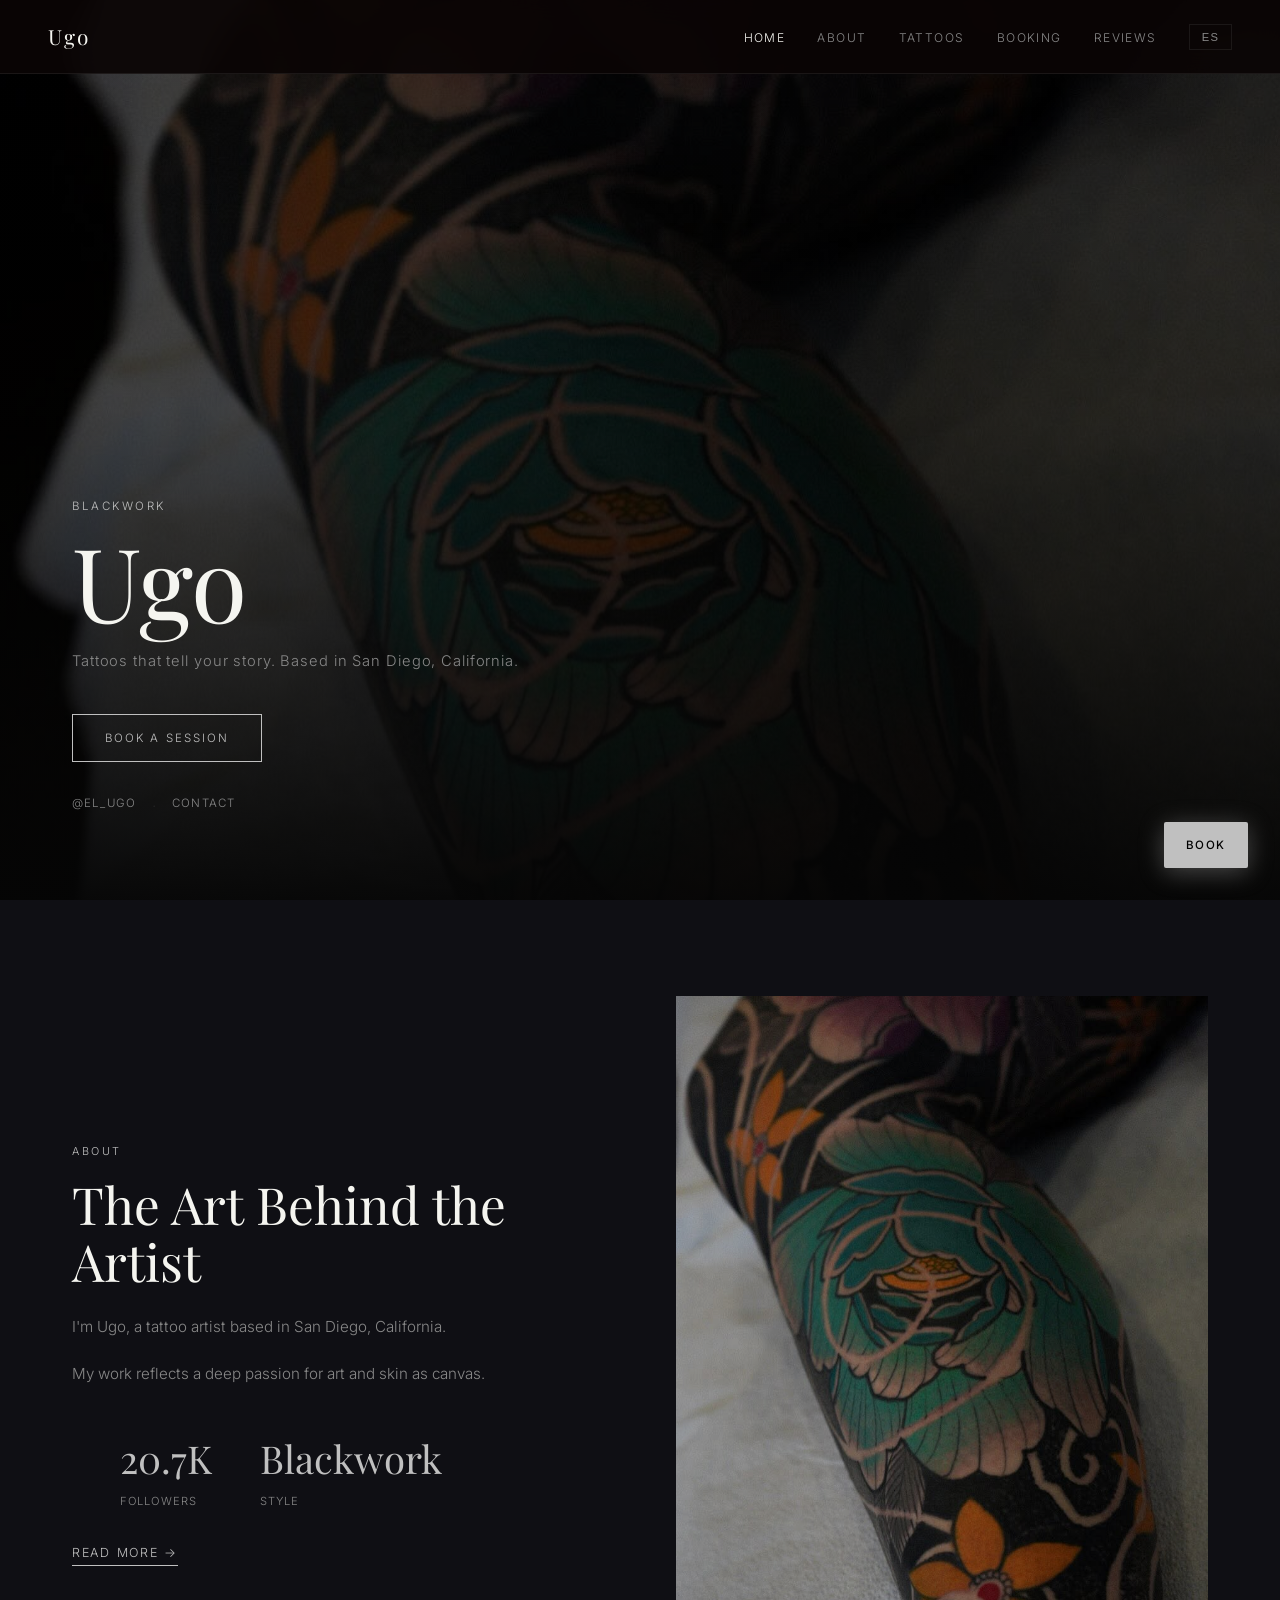
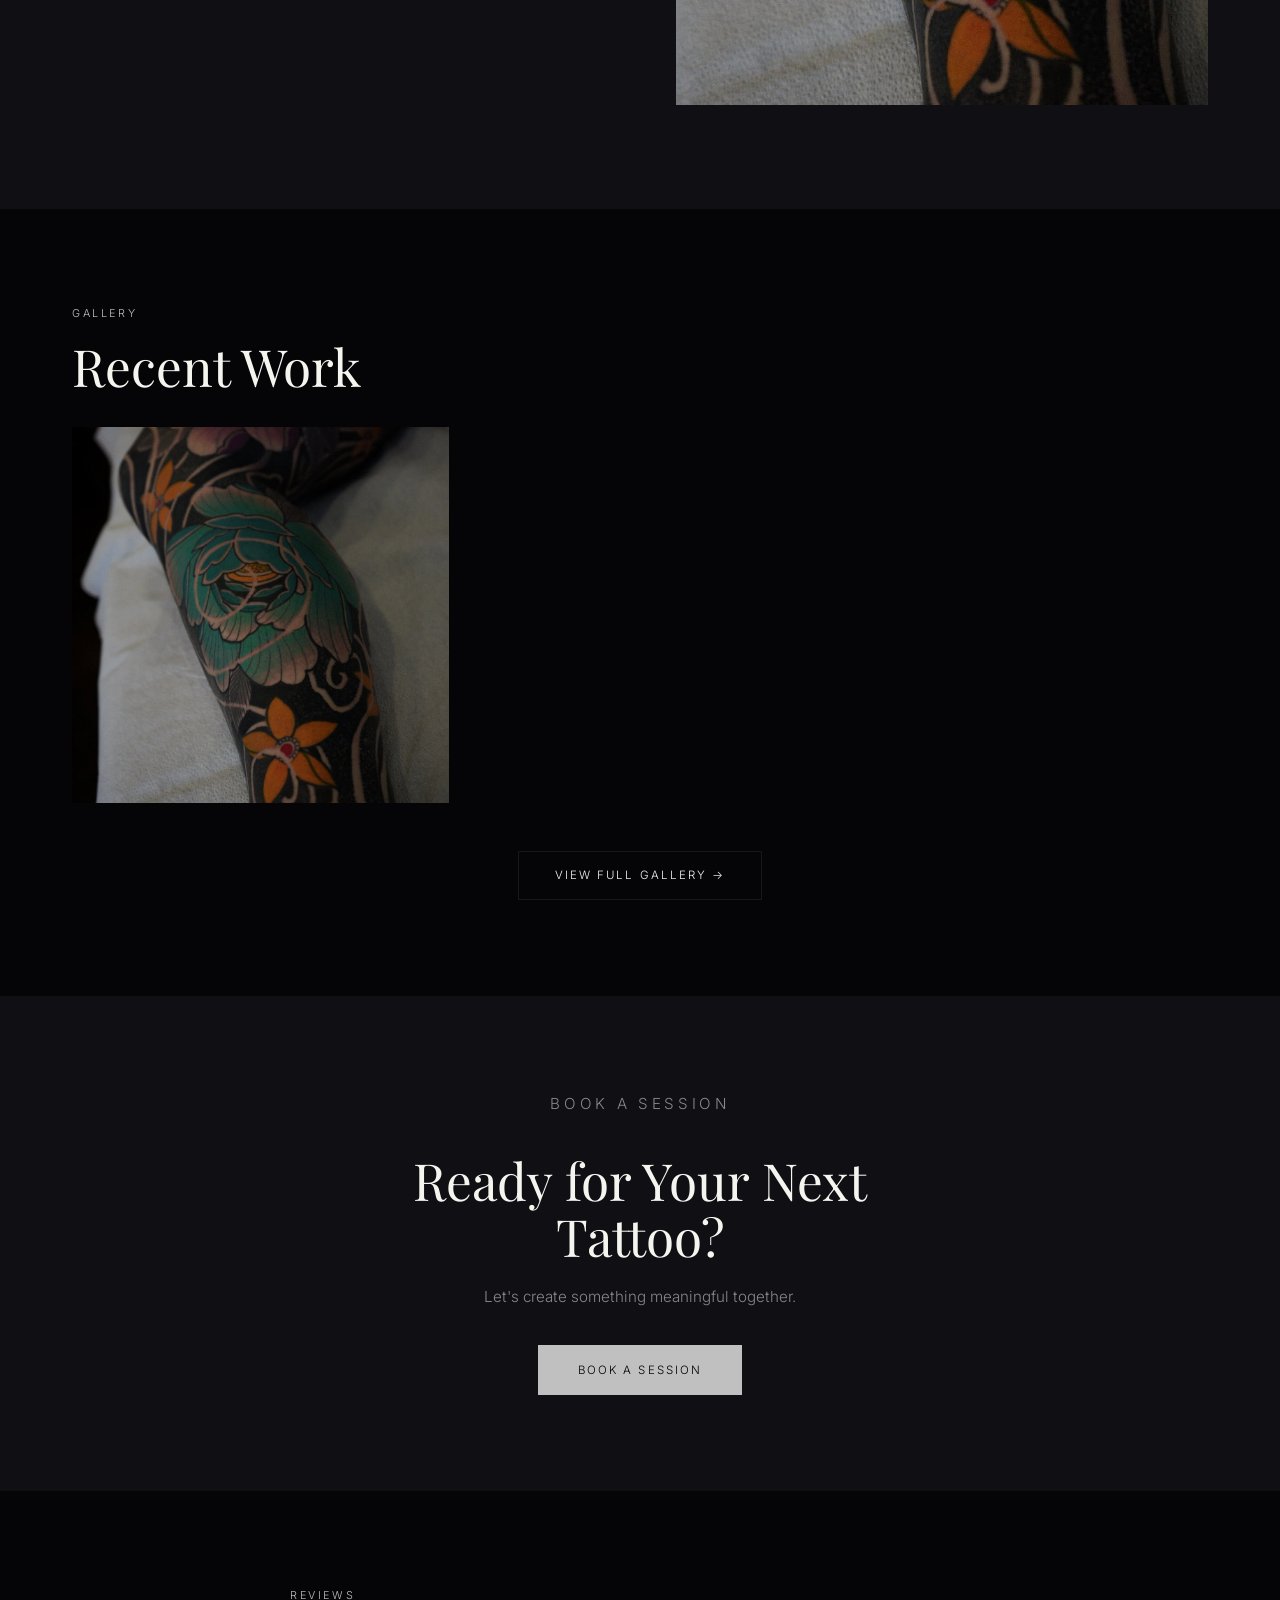
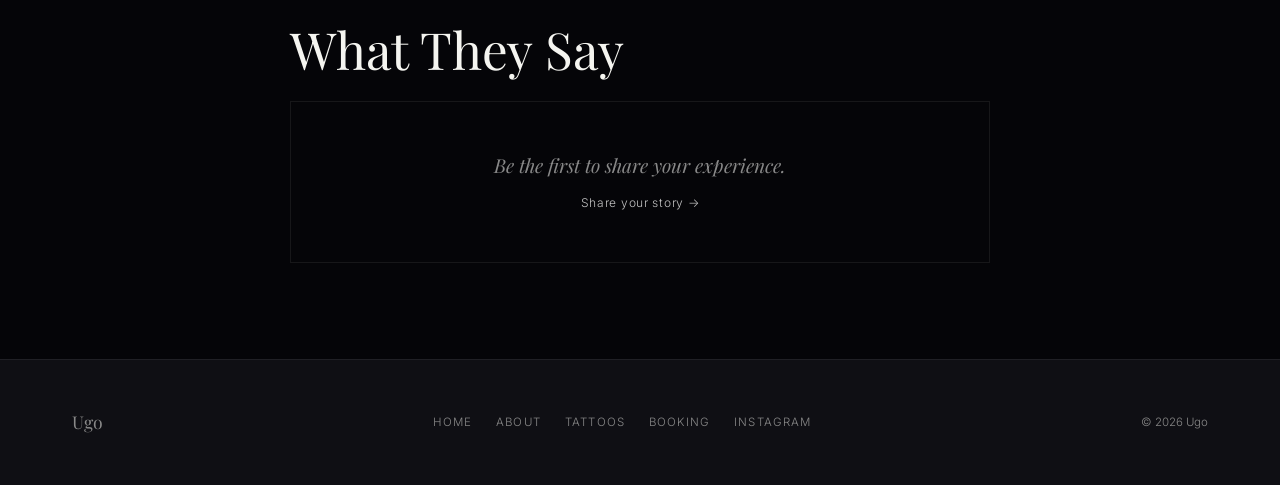
==== index.html @ fcd7eeb4 "Signature: deploy index.html" ====
<!DOCTYPE html>
<html lang="en">
<head>
  <meta charset="UTF-8">
  <meta name="viewport" content="width=device-width, initial-scale=1.0">
  <title>Ugo &#x2014; Tattoo Artist | San Diego, California</title>
  <meta name="description" content="Ugo is a tattoo artist based in San Diego, California specializing in Blackwork. Tattoos that tell your story. Based in San Diego, California.">
  <link rel="canonical" href="https://bayouwebstudio.github.io/el_ugo/">
  <meta property="og:title" content="Ugo &#x2014; Tattoo Artist">
  <meta property="og:description" content="Tattoos that tell your story. Based in San Diego, California.">
  <meta property="og:image" content="https://raw.githubusercontent.com/BayouWebStudio/el_ugo/main/img/1.jpg">
  <meta property="og:url" content="https://bayouwebstudio.github.io/el_ugo/">
  <meta property="og:type" content="website">
  <meta name="twitter:card" content="summary_large_image">
  <link rel="preconnect" href="https://fonts.googleapis.com">
  <link rel="preconnect" href="https://fonts.gstatic.com" crossorigin>
  <link href="https://fonts.googleapis.com/css2?family=Playfair+Display:wght@400;600;700&family=Inter:wght@300;400;500&display=swap" rel="stylesheet">
  <script type="application/ld+json">
  {
    "@context": "https://schema.org",
    "@type": "Person",
    "name": "Ugo",
    "jobTitle": "Tattoo Artist",
    "url": "https://bayouwebstudio.github.io/el_ugo/",
    "sameAs": ["https://www.instagram.com/el_ugo"],
    "address": { "@type": "PostalAddress", "addressLocality": "San Diego, California", "addressCountry": "US" }
  }
  </script>
  <style>
    
    :root {
      --black: #050508;
      --charcoal: #0f0f14;
      --gold: #C0C0C0;
      --white: #f5f5f0;
      --dim: #888;
      --border: rgba(255,255,255,0.07);
    }
    *, *::before, *::after { box-sizing: border-box; margin: 0; padding: 0; }
    html { scroll-behavior: smooth; }
    body {
      background: var(--black);
      color: var(--white);
      font-family: 'Inter', sans-serif;
      font-weight: 300;
      line-height: 1.6;
      overflow-x: hidden;
    }
    /* NAV */
    nav {
      position: fixed; top: 0; left: 0; right: 0; z-index: 100;
      display: flex; align-items: center; justify-content: space-between;
      padding: 20px 48px;
      background: rgba(10,5,5,0.92);
      backdrop-filter: blur(12px);
      border-bottom: 1px solid var(--border);
    }
    .nav-logo {
      font-family: 'Playfair Display', Georgia, serif;
      font-size: 1.3rem;
      font-weight: 400;
      letter-spacing: 0.1em;
      color: var(--white);
      text-decoration: none;
    }
    .nav-links { display: flex; gap: 32px; list-style: none; align-items: center; }
    .nav-links a {
      color: var(--dim);
      text-decoration: none;
      font-size: 0.75rem;
      letter-spacing: 0.12em;
      text-transform: uppercase;
      transition: color 0.2s;
    }
    .nav-links a:hover, .nav-links a.active { color: var(--white); }
    .lang-toggle {
      background: none;
      border: 1px solid var(--border);
      color: var(--dim);
      font-size: 0.7rem;
      letter-spacing: 0.1em;
      text-transform: uppercase;
      padding: 6px 12px;
      cursor: pointer;
      transition: all 0.2s;
    }
    .lang-toggle:hover { border-color: var(--gold); color: var(--gold); }
    .hamburger { display: none; background: none; border: none; cursor: pointer; padding: 4px; }
    .hamburger span { display: block; width: 22px; height: 1px; background: var(--white); margin: 5px 0; transition: all 0.3s; }
    .hamburger.open span:nth-child(1) { transform: rotate(45deg) translate(4px, 4px); }
    .hamburger.open span:nth-child(2) { opacity: 0; }
    .hamburger.open span:nth-child(3) { transform: rotate(-45deg) translate(4px, -4px); }
    .mobile-menu {
      display: none; position: fixed; top: 65px; left: 0; right: 0; z-index: 99;
      background: var(--charcoal); padding: 24px 48px; border-bottom: 1px solid var(--border);
    }
    .mobile-menu.open { display: block; }
    .mobile-menu a { display: block; color: var(--white); text-decoration: none; font-size: 0.85rem; letter-spacing: 0.1em; text-transform: uppercase; padding: 12px 0; border-bottom: 1px solid var(--border); }
    /* FLOATING BOOK */
    .book-float {
      position: fixed; bottom: 32px; right: 32px; z-index: 200;
      background: var(--gold); color: #000;
      font-family: 'Inter', sans-serif;
      font-size: 0.72rem; font-weight: 500; letter-spacing: 0.14em; text-transform: uppercase;
      text-decoration: none; padding: 14px 22px; border-radius: 2px;
      box-shadow: 0 4px 24px rgba(192,192,192,0.35);
      transition: transform 0.2s, box-shadow 0.2s;
    }
    .book-float:hover { transform: translateY(-2px); box-shadow: 0 8px 32px rgba(192,192,192,0.5); }
    /* FADE-UP ANIMATIONS */
    .fade-up { opacity: 0; transform: translateY(28px); transition: opacity 0.7s ease, transform 0.7s ease; }
    .fade-up.visible { opacity: 1; transform: translateY(0); }
    /* FOOTER */
    footer {
      background: var(--charcoal); padding: 48px 72px;
      border-top: 1px solid var(--border);
      display: flex; justify-content: space-between; align-items: center;
    }
    .footer-logo { font-family: 'Playfair Display', Georgia, serif; font-size: 1.1rem; color: var(--dim); }
    .footer-links { display: flex; gap: 24px; }
    .footer-links a { color: var(--dim); text-decoration: none; font-size: 0.72rem; letter-spacing: 0.1em; text-transform: uppercase; transition: color 0.2s; }
    .footer-links a:hover { color: var(--white); }
    .footer-copy { color: var(--dim); font-size: 0.72rem; }
    /* SHARED */
    .section-label { font-size: 0.68rem; letter-spacing: 0.24em; text-transform: uppercase; color: var(--gold); margin-bottom: 16px; }
    h2 {
      font-family: 'Playfair Display', Georgia, serif;
      font-size: clamp(2rem, 4vw, 3.2rem);
      font-weight: 400; line-height: 1.1; margin-bottom: 24px;
    }
    .btn-gold {
      display: inline-block; background: var(--gold); color: #000;
      text-decoration: none; font-size: 0.72rem; letter-spacing: 0.18em;
      text-transform: uppercase; padding: 16px 40px;
      transition: opacity 0.2s;
    }
    .btn-gold:hover { opacity: 0.88; }
    .btn-outline {
      display: inline-block; border: 1px solid var(--border); color: var(--white);
      text-decoration: none; font-size: 0.72rem; letter-spacing: 0.18em;
      text-transform: uppercase; padding: 14px 36px;
      transition: border-color 0.2s, color 0.2s;
    }
    .btn-outline:hover { border-color: var(--gold); color: var(--gold); }
    /* MOBILE */
    @media (max-width: 900px) {
      nav { padding: 18px 24px; } .nav-links { display: none; } .hamburger { display: block; }
      footer { flex-direction: column; gap: 24px; padding: 40px 24px; text-align: center; }
    }
    @media (max-width: 600px) {
      footer { padding: 32px 20px; }
    }
  
    /* HERO */
    .hero {
      min-height: 100vh; display: flex; align-items: flex-end;
      padding: 0 72px 80px; position: relative; overflow: hidden;
    }
    .hero-bg {
      position: absolute; inset: 0;
      background-image: url('img/1.jpg');
      background-size: cover; background-position: center top;
      filter: brightness(0.42); transform: scale(1.02);
    }
    .hero-gradient {
      position: absolute; inset: 0;
      background: linear-gradient(to top, rgba(5,5,5,0.95) 0%, rgba(5,5,5,0.15) 55%, transparent 100%);
    }
    .hero-content { position: relative; z-index: 2; max-width: 700px; }
    .hero-eyebrow { font-size: 0.72rem; letter-spacing: 0.22em; text-transform: uppercase; color: var(--gold); margin-bottom: 16px; }
    h1 {
      font-family: 'Playfair Display', Georgia, serif;
      font-size: clamp(3.5rem, 8vw, 7rem);
      font-weight: 300; line-height: 0.95; letter-spacing: -0.01em; margin-bottom: 20px;
    }
    .hero-sub { font-size: 0.92rem; color: var(--dim); letter-spacing: 0.06em; margin-bottom: 40px; max-width: 480px; line-height: 1.7; }
    .hero-cta {
      display: inline-block; border: 1px solid var(--gold); color: var(--gold);
      text-decoration: none; font-size: 0.72rem; letter-spacing: 0.18em;
      text-transform: uppercase; padding: 14px 32px; transition: background 0.2s, color 0.2s;
    }
    .hero-cta:hover { background: var(--gold); color: #000; }
    .social-row { display: flex; gap: 16px; margin-top: 32px; }
    .social-row a { color: var(--dim); font-size: 0.72rem; letter-spacing: 0.1em; text-transform: uppercase; text-decoration: none; transition: color 0.2s; }
    .social-row a:hover { color: var(--gold); }
    /* ABOUT PREVIEW */
    .about-preview { background: var(--charcoal); padding: 96px 72px; }
    .about-grid { display: grid; grid-template-columns: 1fr 1fr; gap: 72px; align-items: center; max-width: 1200px; margin: 0 auto; }
    .about-text p { color: var(--dim); line-height: 1.8; margin-bottom: 20px; font-size: 0.95rem; }
    .about-img { width: 100%; aspect-ratio: 3/4; object-fit: cover; filter: brightness(0.85); transition: filter 0.3s; }
    .about-img:hover { filter: brightness(1); }
    .stats-row { display: flex; gap: 48px; margin-top: 40px; }
    .stat-num { font-family: 'Playfair Display', Georgia, serif; font-size: 2.4rem; font-weight: 300; color: var(--gold); }
    .stat-label { font-size: 0.7rem; color: var(--dim); letter-spacing: 0.1em; text-transform: uppercase; margin-top: 4px; }
    .about-link { display: inline-block; margin-top: 32px; color: var(--gold); text-decoration: none; font-size: 0.78rem; letter-spacing: 0.14em; text-transform: uppercase; border-bottom: 1px solid var(--gold); padding-bottom: 2px; transition: opacity 0.2s; }
    .about-link:hover { opacity: 0.7; }
    /* GALLERY PREVIEW */
    .gallery-section { padding: 96px 72px; background: var(--black); }
    .gallery-grid { display: grid; grid-template-columns: repeat(3, 1fr); gap: 3px; max-width: 1200px; margin: 0 auto 48px; }
    .gallery-item { aspect-ratio: 1; overflow: hidden; }
    .gallery-item img { width: 100%; height: 100%; object-fit: cover; filter: brightness(0.85); transition: filter 0.4s, transform 0.4s; display: block; }
    .gallery-item:hover img { filter: brightness(1); transform: scale(1.04); }
    .gallery-cta-wrap { text-align: center; }
    /* BOOKING PREVIEW */
    .booking-preview { background: var(--charcoal); padding: 96px 72px; text-align: center; }
    .booking-preview h2 { max-width: 560px; margin: 0 auto 20px; }
    .booking-preview p { color: var(--dim); max-width: 480px; margin: 0 auto 36px; font-size: 0.95rem; }
    /* TESTIMONIALS PREVIEW */
    .testimonials-preview { padding: 96px 72px; background: var(--black); }
    .testimonials-preview .inner { max-width: 700px; margin: 0 auto; }
    .testimonial-placeholder { border: 1px solid var(--border); padding: 48px; text-align: center; }
    .testimonial-placeholder p { font-family: 'Playfair Display', Georgia, serif; font-size: 1.2rem; font-style: italic; color: var(--dim); margin-bottom: 8px; }
    .testimonial-placeholder small { color: var(--dim); font-size: 0.75rem; letter-spacing: 0.06em; }
    /* MOBILE */
    @media (max-width: 900px) {
      .hero { padding: 0 24px 60px; }
      .about-preview, .gallery-section, .booking-preview, .testimonials-preview { padding: 72px 24px; }
      .about-grid { grid-template-columns: 1fr; gap: 40px; }
      .gallery-grid { grid-template-columns: repeat(2, 1fr); }
      .stats-row { gap: 28px; }
      h1 { font-size: clamp(3rem, 10vw, 6rem); }
    }
    @media (max-width: 480px) {
      .gallery-grid { grid-template-columns: 1fr; }
    }
  </style>
</head>
<body>
  
  <nav>
    <a href="./index.html" class="nav-logo">Ugo</a>
    <ul class="nav-links">
      <li><a href="./index.html" class="active"
        data-en="Home" data-es="Home">Home</a></li>
      <li><a href="./about.html" 
        data-en="About" data-es="Sobre M&#xed;">About</a></li>
      <li><a href="./tattoos.html" 
        data-en="Tattoos" data-es="Tatuajes">Tattoos</a></li>
      <li><a href="./booking.html" 
        data-en="Booking" data-es="Reservaciones">Booking</a></li>
      <li><a href="./testimonials.html" 
        data-en="Reviews" data-es="Testimonios">Reviews</a></li>
      <li><button class="lang-toggle" onclick="toggleLang()">ES</button></li>
    </ul>
    <button class="hamburger" aria-label="Menu" onclick="this.classList.toggle('open');document.querySelector('.mobile-menu').classList.toggle('open')">
      <span></span><span></span><span></span>
    </button>
  </nav>
  <div class="mobile-menu">
    <a href="./index.html" data-en="Home" data-es="Inicio">Home</a>
    <a href="./about.html" data-en="About" data-es="Sobre M&#xed;">About</a>
    <a href="./tattoos.html" data-en="Tattoos" data-es="Tatuajes">Tattoos</a>
    <a href="./booking.html" data-en="Booking" data-es="Reservaciones">Booking</a>
    <a href="./testimonials.html" data-en="Reviews" data-es="Testimonios">Reviews</a>
  </div>
  <a href="./booking.html" class="book-float">Book</a>

  <!-- HERO -->
  <section class="hero">
    <div class="hero-bg"></div>
    <div class="hero-gradient"></div>
    <div class="hero-content">
      <p class="hero-eyebrow fade-up" data-en="Blackwork" data-es="Blackwork">Blackwork &#xb7; San Diego, California, US</p>
      <h1 class="fade-up" data-en="Ugo" data-es="Ugo">Ugo</h1>
      <p class="hero-sub fade-up" data-en="Tattoos that tell your story. Based in San Diego, California." data-es="Tattoos that tell your story. Based in San Diego, California.">Tattoos that tell your story. Based in San Diego, California.</p>
      <a href="./booking.html" class="hero-cta fade-up" data-en="Book a Session" data-es="Book a Session">Book a Session</a>
      <div class="social-row fade-up">
        <a href="https://www.instagram.com/el_ugo" target="_blank" rel="noopener">@el_ugo</a>
        <span style="color:var(--border)">&#xb7;</span>
        <a href="https://www.instagram.com/el_ugo">Contact</a>
      </div>
    </div>
  </section>

  <!-- ABOUT PREVIEW -->
  <section class="about-preview">
    <div class="about-grid">
      <div>
        <p class="section-label fade-up" data-en="About" data-es="Sobre M&#xed;">About</p>
        <h2 class="fade-up">The Art Behind the Artist</h2>
        <div class="about-text">
          <p class="fade-up">I'm Ugo, a tattoo artist based in San Diego, California.</p>
          <p class="fade-up">My work reflects a deep passion for art and skin as canvas.</p>
        </div>
        <div class="stats-row fade-up">
          <div class="stat-item">
            
          </div>
          <div class="stat-item">
            <div class="stat-num">20.7K</div>
            <div class="stat-label" data-en="Followers" data-es="Seguidores">Followers</div>
          </div>
          <div class="stat-item">
            <div class="stat-num">Blackwork</div>
            <div class="stat-label" data-en="Style" data-es="Estilo">Style</div>
          </div>
        </div>
        <a href="./about.html" class="about-link fade-up" data-en="Read More &#x2192;" data-es="Leer M&#xe1;s &#x2192;">Read More &#x2192;</a>
      </div>
      <div>
        <img src="img/1.jpg" alt="Ugo" class="about-img fade-up">
      </div>
    </div>
  </section>

  <!-- GALLERY PREVIEW -->
  <section class="gallery-section">
    <div style="max-width:1200px;margin:0 auto 32px;">
      <p class="section-label fade-up" data-en="Gallery" data-es="Galer&#xed;a">Gallery</p>
      <h2 class="fade-up">Recent Work</h2>
    </div>
    <div class="gallery-grid">
      <div class="gallery-item"><img src="img/1.jpg" alt="Ugo tattoo" loading="lazy"></div>
    </div>
    <div class="gallery-cta-wrap fade-up">
      <a href="./tattoos.html" class="btn-outline" data-en="View Full Gallery &#x2192;" data-es="Ver Galer&#xed;a Completa &#x2192;">View Full Gallery &#x2192;</a>
    </div>
  </section>

  <!-- BOOKING CTA -->
  <section class="booking-preview">
    <p class="section-label fade-up" data-en="Book a Session" data-es="Reserva tu Sesi&#xf3;n">Book a Session</p>
    <h2 class="fade-up">Ready for Your Next Tattoo?</h2>
    <p class="fade-up" data-en="Let's create something meaningful together." data-es="Creemos algo significativo juntos.">Let's create something meaningful together.</p>
    <a href="./booking.html" class="btn-gold fade-up" data-en="Book a Session" data-es="Reservar Sesi&#xf3;n">Book a Session</a>
  </section>

  <!-- TESTIMONIALS PREVIEW -->
  <section class="testimonials-preview">
    <div class="inner">
      <p class="section-label fade-up" data-en="Reviews" data-es="Testimonios">Reviews</p>
      <h2 class="fade-up">What They Say</h2>
      <div class="testimonial-placeholder fade-up">
        <p data-en="Be the first to share your experience." data-es="S&#xe9; el primero en compartir tu experiencia.">Be the first to share your experience.</p>
        <small><a href="./testimonials.html" style="color:var(--gold);text-decoration:none;" data-en="Share your story &#x2192;" data-es="Comparte tu historia &#x2192;">Share your story &#x2192;</a></small>
      </div>
    </div>
  </section>

  
  <footer>
    <div class="footer-logo">Ugo</div>
    <div class="footer-links">
      <a href="./index.html">Home</a>
      <a href="./about.html">About</a>
      <a href="./tattoos.html">Tattoos</a>
      <a href="./booking.html">Booking</a>
      <a href="https://www.instagram.com/el_ugo" target="_blank" rel="noopener">Instagram</a>
      
    </div>
    <div class="footer-copy">&#xa9; 2026 Ugo</div>
  </footer>
  
  <script>
    const LANG = { default: 'en', current: 'en' };
    function toggleLang() {
      LANG.current = LANG.current === 'es' ? 'en' : 'es';
      document.querySelectorAll('[data-es][data-en]').forEach(el => {
        el.textContent = el.getAttribute('data-' + LANG.current) || el.textContent;
      });
      document.querySelectorAll('[data-es-href][data-en-href]').forEach(el => {
        el.setAttribute('href', el.getAttribute('data-' + LANG.current + '-href') || el.getAttribute('href'));
      });
    }
    // Apply language on page load
    document.addEventListener('DOMContentLoaded', function() {
      document.querySelectorAll('[data-es][data-en]').forEach(el => {
        el.textContent = el.getAttribute('data-' + LANG.current) || el.textContent;
      });
    });

    // Fade-up on scroll
    const obs = new IntersectionObserver((entries) => {
      entries.forEach(e => { if (e.isIntersecting) { e.target.classList.add('visible'); obs.unobserve(e.target); } });
    }, { threshold: 0.12 });
    document.querySelectorAll('.fade-up').forEach(el => obs.observe(el));
  </script>
</body>
</html>
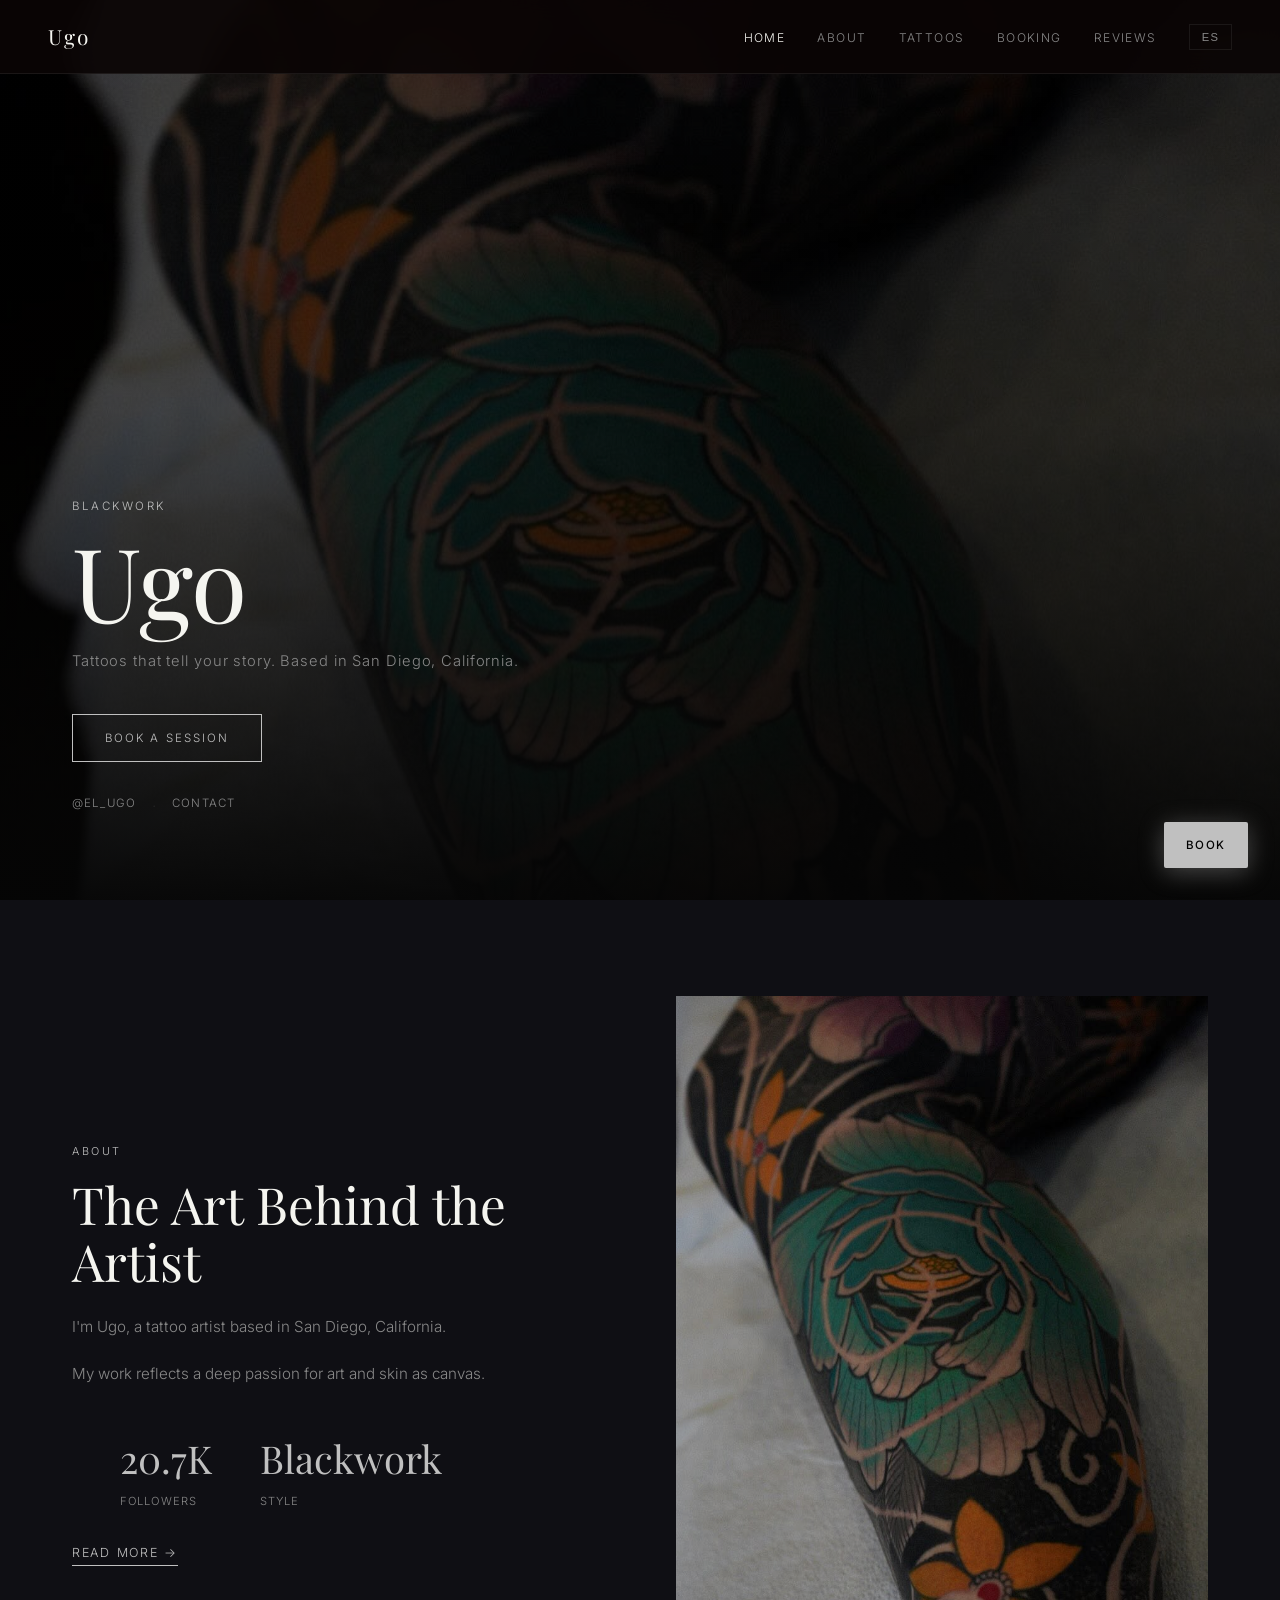
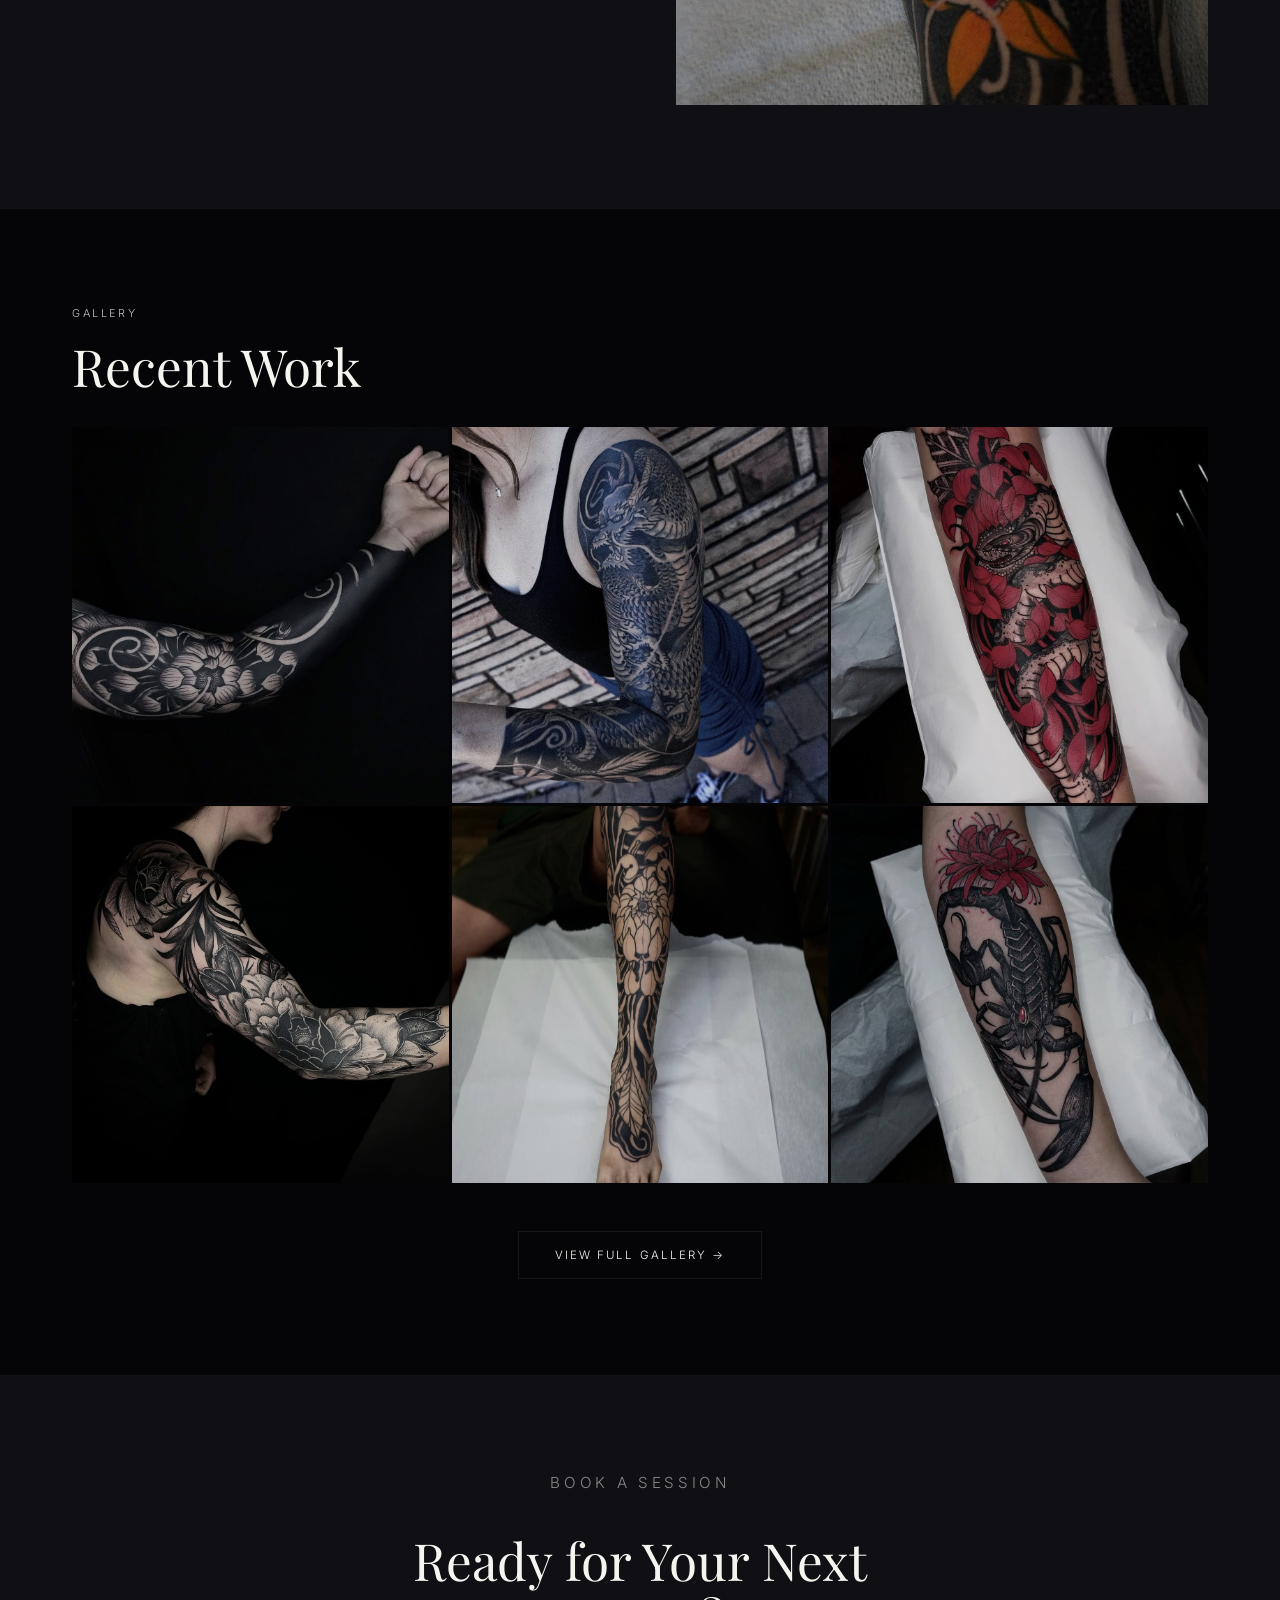
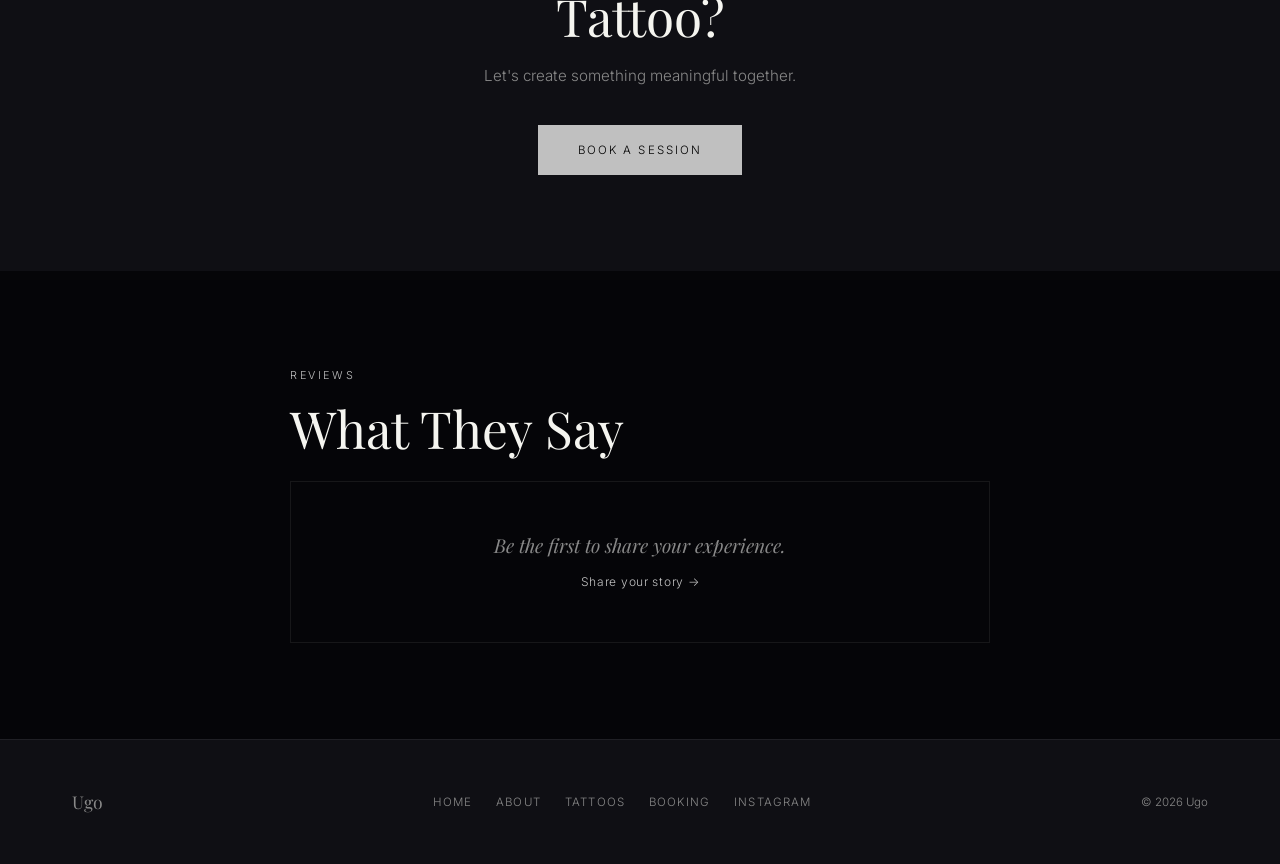
==== commit 971c0909: "Add 15 clean tattoo photos, fix gallery" ====
--- a/index.html
+++ b/index.html
@@ -310,7 +310,13 @@
       <h2 class="fade-up">Recent Work</h2>
     </div>
     <div class="gallery-grid">
-      <div class="gallery-item"><img src="img/1.jpg" alt="Ugo tattoo" loading="lazy"></div>
+      <div class="gallery-item fade-up"><img src="img/tattoo_1.jpg" alt="Ugo tattoo" loading="lazy"></div>
+      <div class="gallery-item fade-up"><img src="img/tattoo_2.jpg" alt="Ugo tattoo" loading="lazy"></div>
+      <div class="gallery-item fade-up"><img src="img/tattoo_3.jpg" alt="Ugo tattoo" loading="lazy"></div>
+      <div class="gallery-item fade-up"><img src="img/tattoo_4.jpg" alt="Ugo tattoo" loading="lazy"></div>
+      <div class="gallery-item fade-up"><img src="img/tattoo_5.jpg" alt="Ugo tattoo" loading="lazy"></div>
+      <div class="gallery-item fade-up"><img src="img/tattoo_6.jpg" alt="Ugo tattoo" loading="lazy"></div>
+    </div>
     </div>
     <div class="gallery-cta-wrap fade-up">
       <a href="./tattoos.html" class="btn-outline" data-en="View Full Gallery &#x2192;" data-es="Ver Galer&#xed;a Completa &#x2192;">View Full Gallery &#x2192;</a>
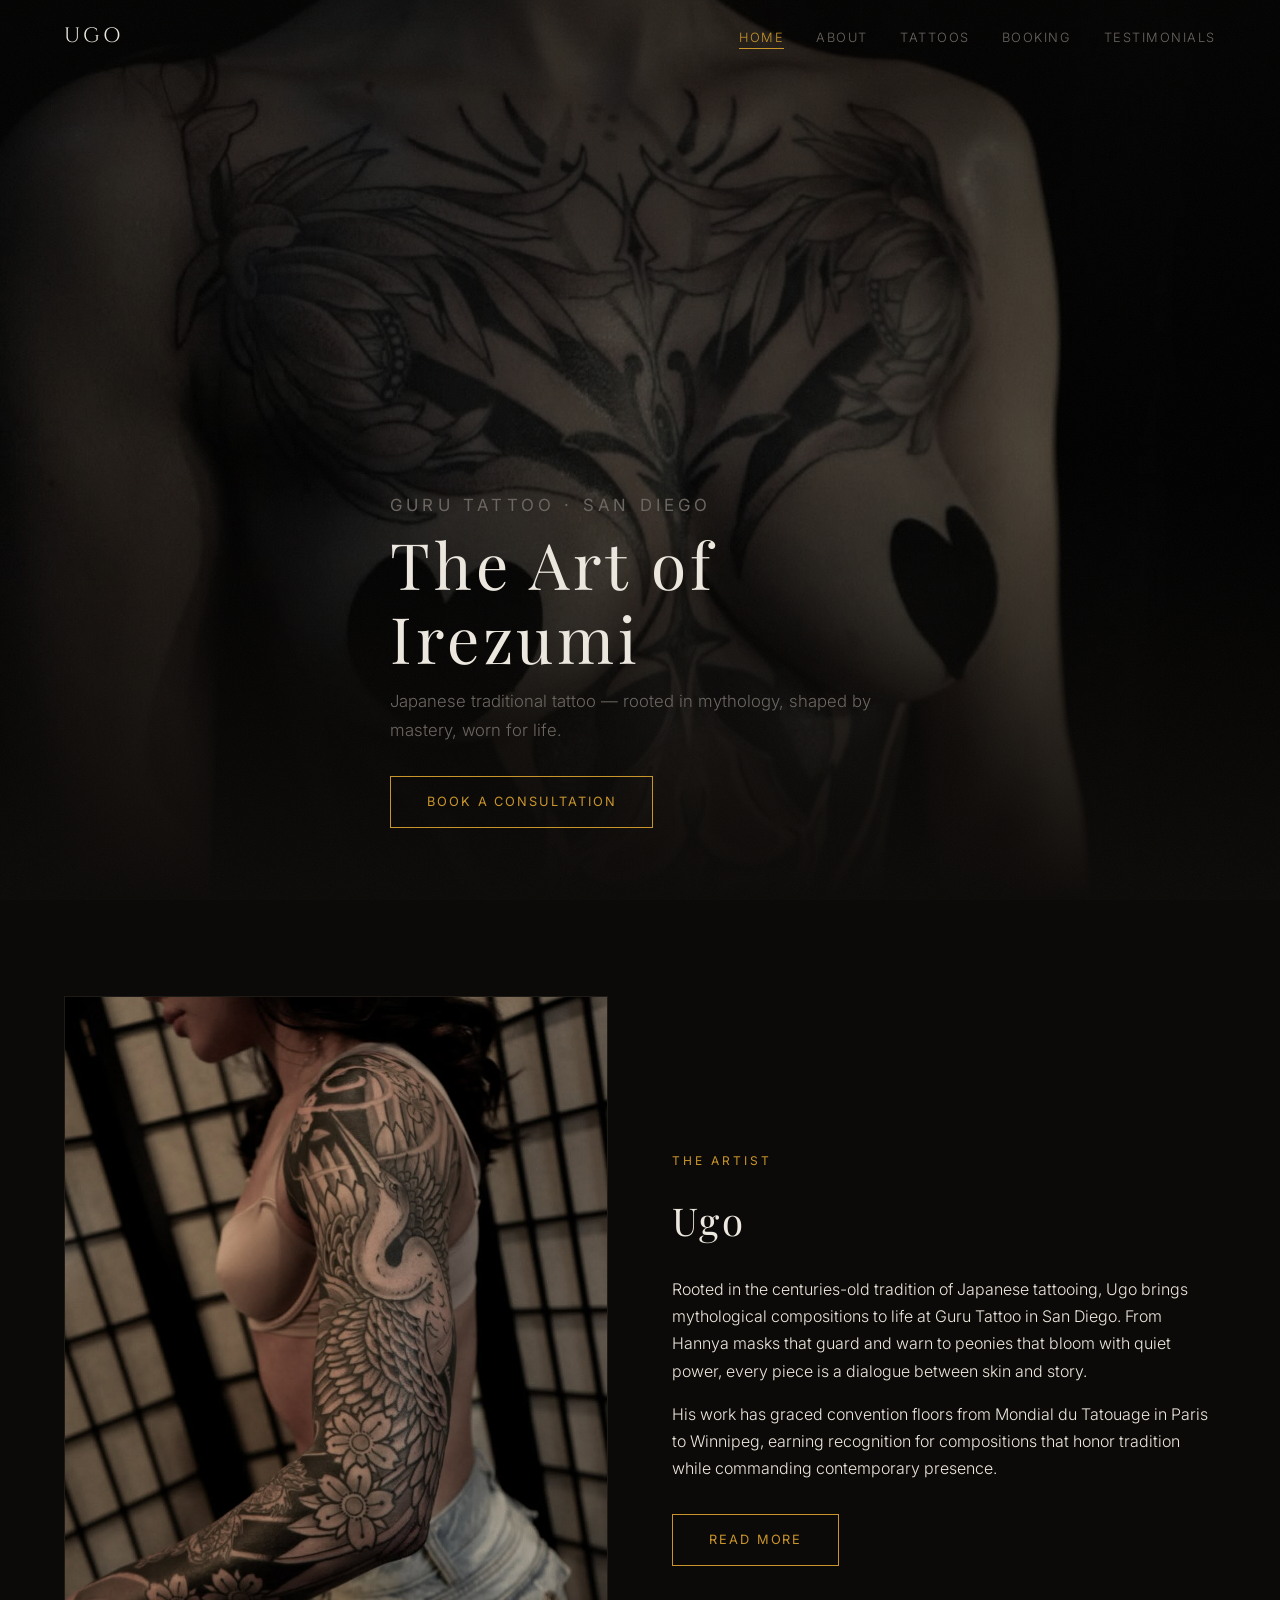
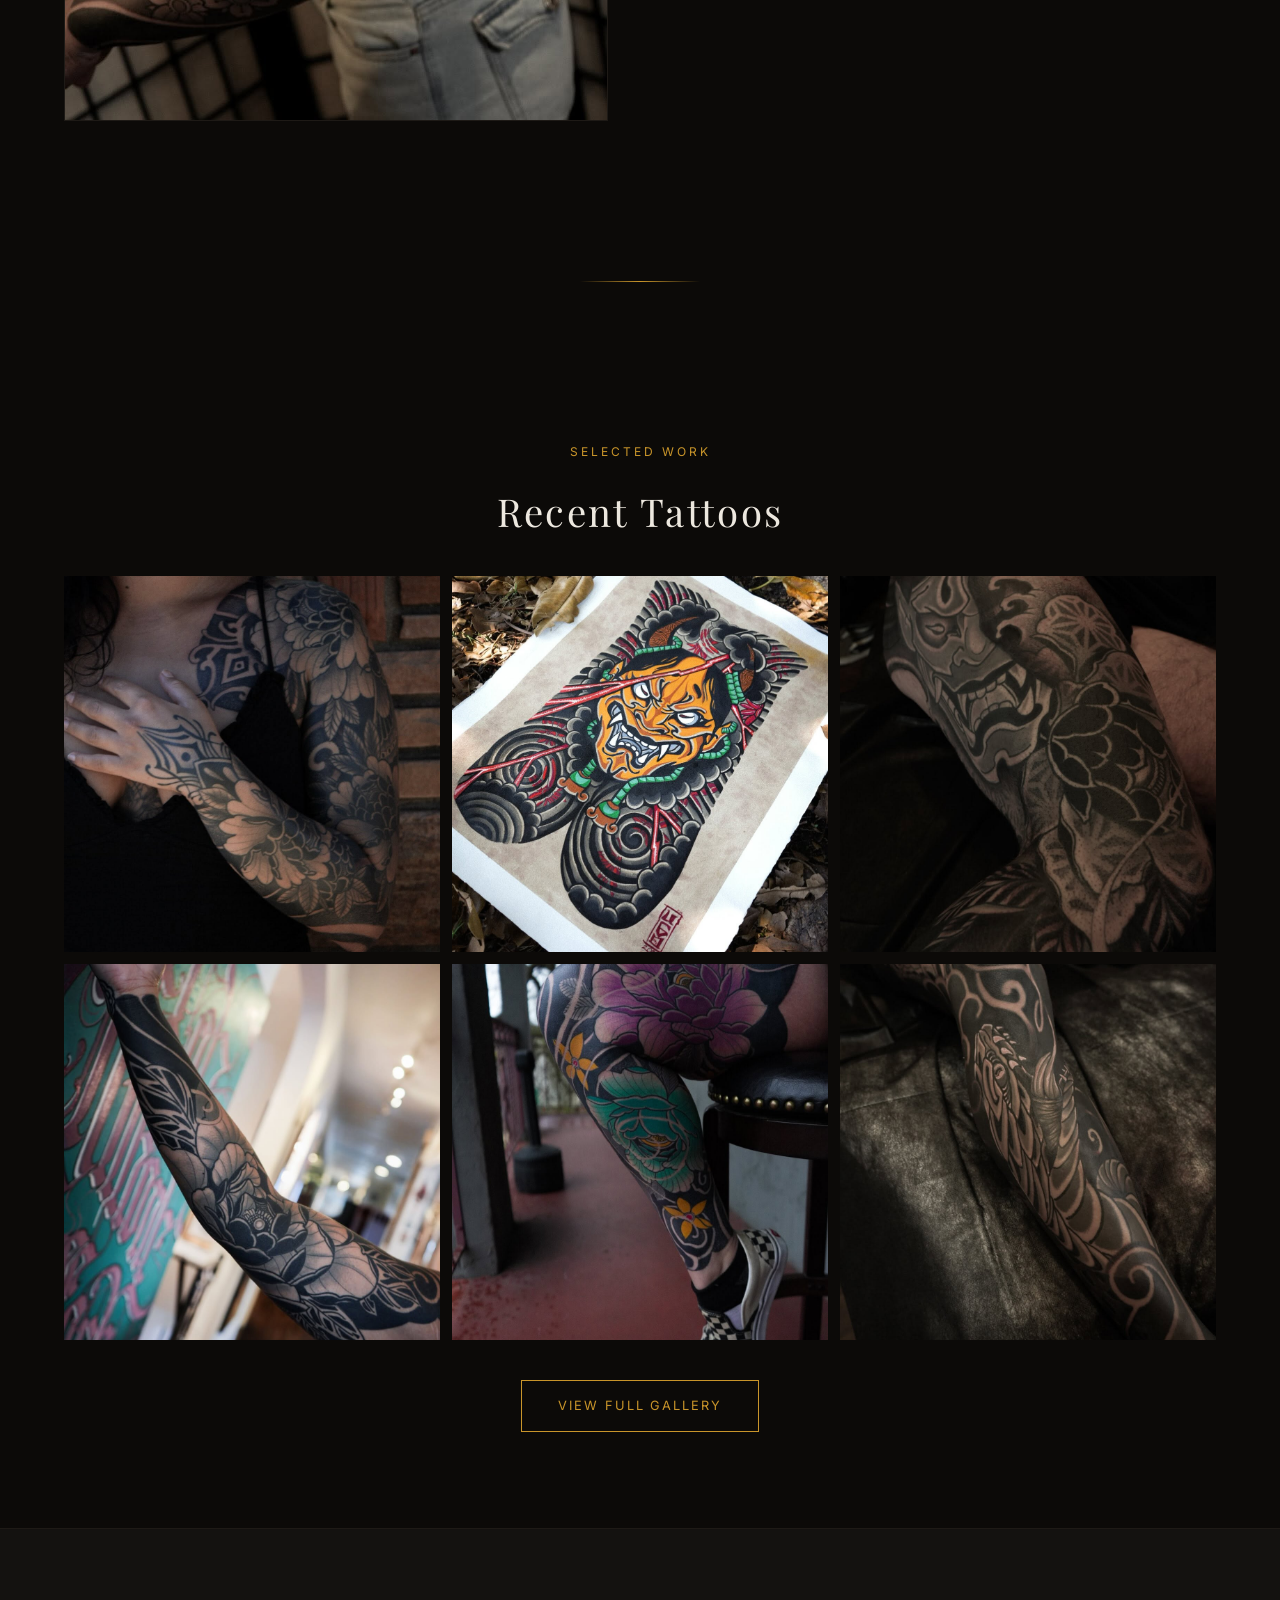
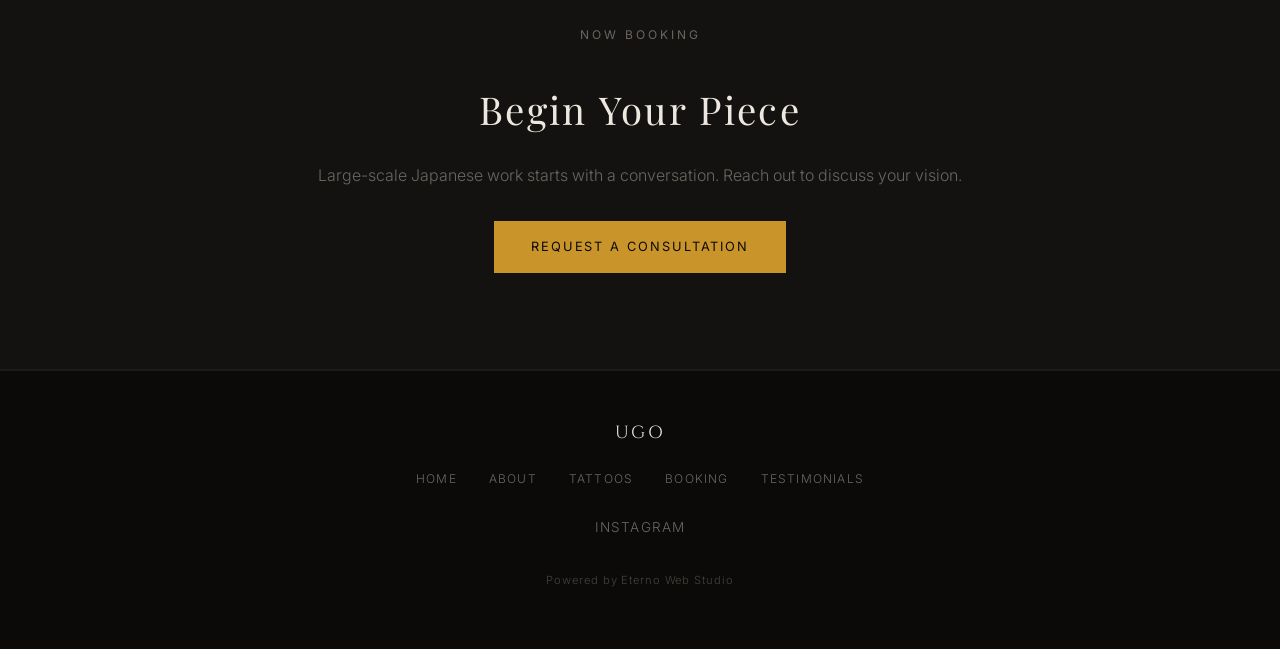
==== commit 7296bc26: "Initial: premium site" ====
--- a/index.html
+++ b/index.html
@@ -3,383 +3,117 @@
 <head>
   <meta charset="UTF-8">
   <meta name="viewport" content="width=device-width, initial-scale=1.0">
-  <title>Ugo &#x2014; Tattoo Artist | San Diego, California</title>
-  <meta name="description" content="Ugo is a tattoo artist based in San Diego, California specializing in Blackwork. Tattoos that tell your story. Based in San Diego, California.">
-  <link rel="canonical" href="https://bayouwebstudio.github.io/el_ugo/">
-  <meta property="og:title" content="Ugo &#x2014; Tattoo Artist">
-  <meta property="og:description" content="Tattoos that tell your story. Based in San Diego, California.">
-  <meta property="og:image" content="https://raw.githubusercontent.com/BayouWebStudio/el_ugo/main/img/1.jpg">
-  <meta property="og:url" content="https://bayouwebstudio.github.io/el_ugo/">
-  <meta property="og:type" content="website">
-  <meta name="twitter:card" content="summary_large_image">
+  <title>Ugo — Japanese Traditional Tattoo Artist | Guru Tattoo, San Diego</title>
+  <meta name="description" content="Ugo is a Japanese traditional and neo-traditional tattoo artist at Guru Tattoo in San Diego. Specializing in Hannya masks, peonies, cranes, and full-scale mythological compositions.">
   <link rel="preconnect" href="https://fonts.googleapis.com">
   <link rel="preconnect" href="https://fonts.gstatic.com" crossorigin>
-  <link href="https://fonts.googleapis.com/css2?family=Playfair+Display:wght@400;600;700&family=Inter:wght@300;400;500&display=swap" rel="stylesheet">
-  <script type="application/ld+json">
-  {
-    "@context": "https://schema.org",
-    "@type": "Person",
-    "name": "Ugo",
-    "jobTitle": "Tattoo Artist",
-    "url": "https://bayouwebstudio.github.io/el_ugo/",
-    "sameAs": ["https://www.instagram.com/el_ugo"],
-    "address": { "@type": "PostalAddress", "addressLocality": "San Diego, California", "addressCountry": "US" }
-  }
-  </script>
-  <style>
-    
-    :root {
-      --black: #050508;
-      --charcoal: #0f0f14;
-      --gold: #C0C0C0;
-      --white: #f5f5f0;
-      --dim: #888;
-      --border: rgba(255,255,255,0.07);
-    }
-    *, *::before, *::after { box-sizing: border-box; margin: 0; padding: 0; }
-    html { scroll-behavior: smooth; }
-    body {
-      background: var(--black);
-      color: var(--white);
-      font-family: 'Inter', sans-serif;
-      font-weight: 300;
-      line-height: 1.6;
-      overflow-x: hidden;
-    }
-    /* NAV */
-    nav {
-      position: fixed; top: 0; left: 0; right: 0; z-index: 100;
-      display: flex; align-items: center; justify-content: space-between;
-      padding: 20px 48px;
-      background: rgba(10,5,5,0.92);
-      backdrop-filter: blur(12px);
-      border-bottom: 1px solid var(--border);
-    }
-    .nav-logo {
-      font-family: 'Playfair Display', Georgia, serif;
-      font-size: 1.3rem;
-      font-weight: 400;
-      letter-spacing: 0.1em;
-      color: var(--white);
-      text-decoration: none;
-    }
-    .nav-links { display: flex; gap: 32px; list-style: none; align-items: center; }
-    .nav-links a {
-      color: var(--dim);
-      text-decoration: none;
-      font-size: 0.75rem;
-      letter-spacing: 0.12em;
-      text-transform: uppercase;
-      transition: color 0.2s;
-    }
-    .nav-links a:hover, .nav-links a.active { color: var(--white); }
-    .lang-toggle {
-      background: none;
-      border: 1px solid var(--border);
-      color: var(--dim);
-      font-size: 0.7rem;
-      letter-spacing: 0.1em;
-      text-transform: uppercase;
-      padding: 6px 12px;
-      cursor: pointer;
-      transition: all 0.2s;
-    }
-    .lang-toggle:hover { border-color: var(--gold); color: var(--gold); }
-    .hamburger { display: none; background: none; border: none; cursor: pointer; padding: 4px; }
-    .hamburger span { display: block; width: 22px; height: 1px; background: var(--white); margin: 5px 0; transition: all 0.3s; }
-    .hamburger.open span:nth-child(1) { transform: rotate(45deg) translate(4px, 4px); }
-    .hamburger.open span:nth-child(2) { opacity: 0; }
-    .hamburger.open span:nth-child(3) { transform: rotate(-45deg) translate(4px, -4px); }
-    .mobile-menu {
-      display: none; position: fixed; top: 65px; left: 0; right: 0; z-index: 99;
-      background: var(--charcoal); padding: 24px 48px; border-bottom: 1px solid var(--border);
-    }
-    .mobile-menu.open { display: block; }
-    .mobile-menu a { display: block; color: var(--white); text-decoration: none; font-size: 0.85rem; letter-spacing: 0.1em; text-transform: uppercase; padding: 12px 0; border-bottom: 1px solid var(--border); }
-    /* FLOATING BOOK */
-    .book-float {
-      position: fixed; bottom: 32px; right: 32px; z-index: 200;
-      background: var(--gold); color: #000;
-      font-family: 'Inter', sans-serif;
-      font-size: 0.72rem; font-weight: 500; letter-spacing: 0.14em; text-transform: uppercase;
-      text-decoration: none; padding: 14px 22px; border-radius: 2px;
-      box-shadow: 0 4px 24px rgba(192,192,192,0.35);
-      transition: transform 0.2s, box-shadow 0.2s;
-    }
-    .book-float:hover { transform: translateY(-2px); box-shadow: 0 8px 32px rgba(192,192,192,0.5); }
-    /* FADE-UP ANIMATIONS */
-    .fade-up { opacity: 0; transform: translateY(28px); transition: opacity 0.7s ease, transform 0.7s ease; }
-    .fade-up.visible { opacity: 1; transform: translateY(0); }
-    /* FOOTER */
-    footer {
-      background: var(--charcoal); padding: 48px 72px;
-      border-top: 1px solid var(--border);
-      display: flex; justify-content: space-between; align-items: center;
-    }
-    .footer-logo { font-family: 'Playfair Display', Georgia, serif; font-size: 1.1rem; color: var(--dim); }
-    .footer-links { display: flex; gap: 24px; }
-    .footer-links a { color: var(--dim); text-decoration: none; font-size: 0.72rem; letter-spacing: 0.1em; text-transform: uppercase; transition: color 0.2s; }
-    .footer-links a:hover { color: var(--white); }
-    .footer-copy { color: var(--dim); font-size: 0.72rem; }
-    /* SHARED */
-    .section-label { font-size: 0.68rem; letter-spacing: 0.24em; text-transform: uppercase; color: var(--gold); margin-bottom: 16px; }
-    h2 {
-      font-family: 'Playfair Display', Georgia, serif;
-      font-size: clamp(2rem, 4vw, 3.2rem);
-      font-weight: 400; line-height: 1.1; margin-bottom: 24px;
-    }
-    .btn-gold {
-      display: inline-block; background: var(--gold); color: #000;
-      text-decoration: none; font-size: 0.72rem; letter-spacing: 0.18em;
-      text-transform: uppercase; padding: 16px 40px;
-      transition: opacity 0.2s;
-    }
-    .btn-gold:hover { opacity: 0.88; }
-    .btn-outline {
-      display: inline-block; border: 1px solid var(--border); color: var(--white);
-      text-decoration: none; font-size: 0.72rem; letter-spacing: 0.18em;
-      text-transform: uppercase; padding: 14px 36px;
-      transition: border-color 0.2s, color 0.2s;
-    }
-    .btn-outline:hover { border-color: var(--gold); color: var(--gold); }
-    /* MOBILE */
-    @media (max-width: 900px) {
-      nav { padding: 18px 24px; } .nav-links { display: none; } .hamburger { display: block; }
-      footer { flex-direction: column; gap: 24px; padding: 40px 24px; text-align: center; }
-    }
-    @media (max-width: 600px) {
-      footer { padding: 32px 20px; }
-    }
-  
-    /* HERO */
-    .hero {
-      min-height: 100vh; display: flex; align-items: flex-end;
-      padding: 0 72px 80px; position: relative; overflow: hidden;
-    }
-    .hero-bg {
-      position: absolute; inset: 0;
-      background-image: url('img/1.jpg');
-      background-size: cover; background-position: center top;
-      filter: brightness(0.42); transform: scale(1.02);
-    }
-    .hero-gradient {
-      position: absolute; inset: 0;
-      background: linear-gradient(to top, rgba(5,5,5,0.95) 0%, rgba(5,5,5,0.15) 55%, transparent 100%);
-    }
-    .hero-content { position: relative; z-index: 2; max-width: 700px; }
-    .hero-eyebrow { font-size: 0.72rem; letter-spacing: 0.22em; text-transform: uppercase; color: var(--gold); margin-bottom: 16px; }
-    h1 {
-      font-family: 'Playfair Display', Georgia, serif;
-      font-size: clamp(3.5rem, 8vw, 7rem);
-      font-weight: 300; line-height: 0.95; letter-spacing: -0.01em; margin-bottom: 20px;
-    }
-    .hero-sub { font-size: 0.92rem; color: var(--dim); letter-spacing: 0.06em; margin-bottom: 40px; max-width: 480px; line-height: 1.7; }
-    .hero-cta {
-      display: inline-block; border: 1px solid var(--gold); color: var(--gold);
-      text-decoration: none; font-size: 0.72rem; letter-spacing: 0.18em;
-      text-transform: uppercase; padding: 14px 32px; transition: background 0.2s, color 0.2s;
-    }
-    .hero-cta:hover { background: var(--gold); color: #000; }
-    .social-row { display: flex; gap: 16px; margin-top: 32px; }
-    .social-row a { color: var(--dim); font-size: 0.72rem; letter-spacing: 0.1em; text-transform: uppercase; text-decoration: none; transition: color 0.2s; }
-    .social-row a:hover { color: var(--gold); }
-    /* ABOUT PREVIEW */
-    .about-preview { background: var(--charcoal); padding: 96px 72px; }
-    .about-grid { display: grid; grid-template-columns: 1fr 1fr; gap: 72px; align-items: center; max-width: 1200px; margin: 0 auto; }
-    .about-text p { color: var(--dim); line-height: 1.8; margin-bottom: 20px; font-size: 0.95rem; }
-    .about-img { width: 100%; aspect-ratio: 3/4; object-fit: cover; filter: brightness(0.85); transition: filter 0.3s; }
-    .about-img:hover { filter: brightness(1); }
-    .stats-row { display: flex; gap: 48px; margin-top: 40px; }
-    .stat-num { font-family: 'Playfair Display', Georgia, serif; font-size: 2.4rem; font-weight: 300; color: var(--gold); }
-    .stat-label { font-size: 0.7rem; color: var(--dim); letter-spacing: 0.1em; text-transform: uppercase; margin-top: 4px; }
-    .about-link { display: inline-block; margin-top: 32px; color: var(--gold); text-decoration: none; font-size: 0.78rem; letter-spacing: 0.14em; text-transform: uppercase; border-bottom: 1px solid var(--gold); padding-bottom: 2px; transition: opacity 0.2s; }
-    .about-link:hover { opacity: 0.7; }
-    /* GALLERY PREVIEW */
-    .gallery-section { padding: 96px 72px; background: var(--black); }
-    .gallery-grid { display: grid; grid-template-columns: repeat(3, 1fr); gap: 3px; max-width: 1200px; margin: 0 auto 48px; }
-    .gallery-item { aspect-ratio: 1; overflow: hidden; }
-    .gallery-item img { width: 100%; height: 100%; object-fit: cover; filter: brightness(0.85); transition: filter 0.4s, transform 0.4s; display: block; }
-    .gallery-item:hover img { filter: brightness(1); transform: scale(1.04); }
-    .gallery-cta-wrap { text-align: center; }
-    /* BOOKING PREVIEW */
-    .booking-preview { background: var(--charcoal); padding: 96px 72px; text-align: center; }
-    .booking-preview h2 { max-width: 560px; margin: 0 auto 20px; }
-    .booking-preview p { color: var(--dim); max-width: 480px; margin: 0 auto 36px; font-size: 0.95rem; }
-    /* TESTIMONIALS PREVIEW */
-    .testimonials-preview { padding: 96px 72px; background: var(--black); }
-    .testimonials-preview .inner { max-width: 700px; margin: 0 auto; }
-    .testimonial-placeholder { border: 1px solid var(--border); padding: 48px; text-align: center; }
-    .testimonial-placeholder p { font-family: 'Playfair Display', Georgia, serif; font-size: 1.2rem; font-style: italic; color: var(--dim); margin-bottom: 8px; }
-    .testimonial-placeholder small { color: var(--dim); font-size: 0.75rem; letter-spacing: 0.06em; }
-    /* MOBILE */
-    @media (max-width: 900px) {
-      .hero { padding: 0 24px 60px; }
-      .about-preview, .gallery-section, .booking-preview, .testimonials-preview { padding: 72px 24px; }
-      .about-grid { grid-template-columns: 1fr; gap: 40px; }
-      .gallery-grid { grid-template-columns: repeat(2, 1fr); }
-      .stats-row { gap: 28px; }
-      h1 { font-size: clamp(3rem, 10vw, 6rem); }
-    }
-    @media (max-width: 480px) {
-      .gallery-grid { grid-template-columns: 1fr; }
-    }
-  </style>
+  <link href="https://fonts.googleapis.com/css2?family=Cinzel:wght@400;600&family=Inter:wght@300;400&family=Playfair+Display:ital,wght@0,400;0,600;1,400&display=swap" rel="stylesheet">
+  <link rel="stylesheet" href="css/style.css">
 </head>
 <body>
-  
-  <nav>
-    <a href="./index.html" class="nav-logo">Ugo</a>
-    <ul class="nav-links">
-      <li><a href="./index.html" class="active"
-        data-en="Home" data-es="Home">Home</a></li>
-      <li><a href="./about.html" 
-        data-en="About" data-es="Sobre M&#xed;">About</a></li>
-      <li><a href="./tattoos.html" 
-        data-en="Tattoos" data-es="Tatuajes">Tattoos</a></li>
-      <li><a href="./booking.html" 
-        data-en="Booking" data-es="Reservaciones">Booking</a></li>
-      <li><a href="./testimonials.html" 
-        data-en="Reviews" data-es="Testimonios">Reviews</a></li>
-      <li><button class="lang-toggle" onclick="toggleLang()">ES</button></li>
-    </ul>
-    <button class="hamburger" aria-label="Menu" onclick="this.classList.toggle('open');document.querySelector('.mobile-menu').classList.toggle('open')">
-      <span></span><span></span><span></span>
-    </button>
+
+  <!-- Nav -->
+  <nav class="nav">
+    <div class="container">
+      <a href="index.html" class="nav-logo">Ugo</a>
+      <button class="nav-toggle" aria-label="Menu">
+        <span></span><span></span><span></span>
+      </button>
+      <ul class="nav-links">
+        <li><a href="index.html" class="active">Home</a></li>
+        <li><a href="about.html">About</a></li>
+        <li><a href="tattoos.html">Tattoos</a></li>
+        <li><a href="booking.html">Booking</a></li>
+        <li><a href="testimonials.html">Testimonials</a></li>
+      </ul>
+    </div>
   </nav>
-  <div class="mobile-menu">
-    <a href="./index.html" data-en="Home" data-es="Inicio">Home</a>
-    <a href="./about.html" data-en="About" data-es="Sobre M&#xed;">About</a>
-    <a href="./tattoos.html" data-en="Tattoos" data-es="Tatuajes">Tattoos</a>
-    <a href="./booking.html" data-en="Booking" data-es="Reservaciones">Booking</a>
-    <a href="./testimonials.html" data-en="Reviews" data-es="Testimonios">Reviews</a>
-  </div>
-  <a href="./booking.html" class="book-float">Book</a>
 
-  <!-- HERO -->
+  <!-- Hero -->
   <section class="hero">
-    <div class="hero-bg"></div>
-    <div class="hero-gradient"></div>
-    <div class="hero-content">
-      <p class="hero-eyebrow fade-up" data-en="Blackwork" data-es="Blackwork">Blackwork &#xb7; San Diego, California, US</p>
-      <h1 class="fade-up" data-en="Ugo" data-es="Ugo">Ugo</h1>
-      <p class="hero-sub fade-up" data-en="Tattoos that tell your story. Based in San Diego, California." data-es="Tattoos that tell your story. Based in San Diego, California.">Tattoos that tell your story. Based in San Diego, California.</p>
-      <a href="./booking.html" class="hero-cta fade-up" data-en="Book a Session" data-es="Book a Session">Book a Session</a>
-      <div class="social-row fade-up">
-        <a href="https://www.instagram.com/el_ugo" target="_blank" rel="noopener">@el_ugo</a>
-        <span style="color:var(--border)">&#xb7;</span>
-        <a href="https://www.instagram.com/el_ugo">Contact</a>
+    <div class="hero-bg" style="background-image: url('img/photo_01.jpg')"></div>
+    <div class="hero-overlay"></div>
+    <div class="hero-content container">
+      <p class="section-label">Guru Tattoo · San Diego</p>
+      <h1>The Art of<br>Irezumi</h1>
+      <p>Japanese traditional tattoo — rooted in mythology, shaped by mastery, worn for life.</p>
+      <a href="booking.html" class="btn">Book a Consultation</a>
+    </div>
+  </section>
+
+  <!-- About Teaser -->
+  <section>
+    <div class="container about-teaser fade-up">
+      <img src="img/photo_05.jpg" alt="Ugo tattooing" class="about-teaser-img">
+      <div>
+        <p class="section-label">The Artist</p>
+        <h2>Ugo</h2>
+        <p>Rooted in the centuries-old tradition of Japanese tattooing, Ugo brings mythological compositions to life at Guru Tattoo in San Diego. From Hannya masks that guard and warn to peonies that bloom with quiet power, every piece is a dialogue between skin and story.</p>
+        <p>His work has graced convention floors from Mondial du Tatouage in Paris to Winnipeg, earning recognition for compositions that honor tradition while commanding contemporary presence.</p>
+        <a href="about.html" class="btn" style="margin-top:1rem;">Read More</a>
       </div>
     </div>
   </section>
 
-  <!-- ABOUT PREVIEW -->
-  <section class="about-preview">
-    <div class="about-grid">
-      <div>
-        <p class="section-label fade-up" data-en="About" data-es="Sobre M&#xed;">About</p>
-        <h2 class="fade-up">The Art Behind the Artist</h2>
-        <div class="about-text">
-          <p class="fade-up">I'm Ugo, a tattoo artist based in San Diego, California.</p>
-          <p class="fade-up">My work reflects a deep passion for art and skin as canvas.</p>
-        </div>
-        <div class="stats-row fade-up">
-          <div class="stat-item">
-            
-          </div>
-          <div class="stat-item">
-            <div class="stat-num">20.7K</div>
-            <div class="stat-label" data-en="Followers" data-es="Seguidores">Followers</div>
-          </div>
-          <div class="stat-item">
-            <div class="stat-num">Blackwork</div>
-            <div class="stat-label" data-en="Style" data-es="Estilo">Style</div>
-          </div>
-        </div>
-        <a href="./about.html" class="about-link fade-up" data-en="Read More &#x2192;" data-es="Leer M&#xe1;s &#x2192;">Read More &#x2192;</a>
+  <div class="divider-wide"></div>
+
+  <!-- Gallery Preview -->
+  <section>
+    <div class="container">
+      <div class="text-center fade-up">
+        <p class="section-label">Selected Work</p>
+        <h2>Recent Tattoos</h2>
       </div>
-      <div>
-        <img src="img/1.jpg" alt="Ugo" class="about-img fade-up">
+      <div class="gallery-grid fade-up" style="margin-top:2rem;">
+        <a href="img/photo_02.jpg" data-lightbox><img src="img/photo_02.jpg" alt="Tattoo by Ugo" loading="lazy"></a>
+        <a href="img/photo_03.jpg" data-lightbox><img src="img/photo_03.jpg" alt="Tattoo by Ugo" loading="lazy"></a>
+        <a href="img/photo_04.jpg" data-lightbox><img src="img/photo_04.jpg" alt="Tattoo by Ugo" loading="lazy"></a>
+        <a href="img/photo_06.jpg" data-lightbox><img src="img/photo_06.jpg" alt="Tattoo by Ugo" loading="lazy"></a>
+        <a href="img/photo_07.jpg" data-lightbox><img src="img/photo_07.jpg" alt="Tattoo by Ugo" loading="lazy"></a>
+        <a href="img/photo_08.jpg" data-lightbox><img src="img/photo_08.jpg" alt="Tattoo by Ugo" loading="lazy"></a>
+      </div>
+      <div class="text-center" style="margin-top:2.5rem;">
+        <a href="tattoos.html" class="btn">View Full Gallery</a>
       </div>
     </div>
   </section>
 
-  <!-- GALLERY PREVIEW -->
-  <section class="gallery-section">
-    <div style="max-width:1200px;margin:0 auto 32px;">
-      <p class="section-label fade-up" data-en="Gallery" data-es="Galer&#xed;a">Gallery</p>
-      <h2 class="fade-up">Recent Work</h2>
-    </div>
-    <div class="gallery-grid">
-      <div class="gallery-item fade-up"><img src="img/tattoo_1.jpg" alt="Ugo tattoo" loading="lazy"></div>
-      <div class="gallery-item fade-up"><img src="img/tattoo_2.jpg" alt="Ugo tattoo" loading="lazy"></div>
-      <div class="gallery-item fade-up"><img src="img/tattoo_3.jpg" alt="Ugo tattoo" loading="lazy"></div>
-      <div class="gallery-item fade-up"><img src="img/tattoo_4.jpg" alt="Ugo tattoo" loading="lazy"></div>
-      <div class="gallery-item fade-up"><img src="img/tattoo_5.jpg" alt="Ugo tattoo" loading="lazy"></div>
-      <div class="gallery-item fade-up"><img src="img/tattoo_6.jpg" alt="Ugo tattoo" loading="lazy"></div>
-    </div>
-    </div>
-    <div class="gallery-cta-wrap fade-up">
-      <a href="./tattoos.html" class="btn-outline" data-en="View Full Gallery &#x2192;" data-es="Ver Galer&#xed;a Completa &#x2192;">View Full Gallery &#x2192;</a>
+  <!-- CTA -->
+  <section class="cta-band fade-up">
+    <div class="container text-center">
+      <p class="section-label">Now Booking</p>
+      <h2>Begin Your Piece</h2>
+      <p>Large-scale Japanese work starts with a conversation. Reach out to discuss your vision.</p>
+      <a href="booking.html" class="btn-solid btn">Request a Consultation</a>
     </div>
   </section>
 
-  <!-- BOOKING CTA -->
-  <section class="booking-preview">
-    <p class="section-label fade-up" data-en="Book a Session" data-es="Reserva tu Sesi&#xf3;n">Book a Session</p>
-    <h2 class="fade-up">Ready for Your Next Tattoo?</h2>
-    <p class="fade-up" data-en="Let's create something meaningful together." data-es="Creemos algo significativo juntos.">Let's create something meaningful together.</p>
-    <a href="./booking.html" class="btn-gold fade-up" data-en="Book a Session" data-es="Reservar Sesi&#xf3;n">Book a Session</a>
-  </section>
+  <!-- Footer -->
+  <footer class="footer">
+    <div class="container">
+      <div class="footer-logo">Ugo</div>
+      <ul class="footer-links">
+        <li><a href="index.html">Home</a></li>
+        <li><a href="about.html">About</a></li>
+        <li><a href="tattoos.html">Tattoos</a></li>
+        <li><a href="booking.html">Booking</a></li>
+        <li><a href="testimonials.html">Testimonials</a></li>
+      </ul>
+      <div class="footer-social">
+        <a href="https://instagram.com/el_ugo" target="_blank" rel="noopener">Instagram</a>
+      </div>
+      <p class="footer-credit">Powered by <a href="https://eternowebstudio.com" target="_blank" rel="noopener">Eterno Web Studio</a></p>
+    </div>
+  </footer>
 
-  <!-- TESTIMONIALS PREVIEW -->
-  <section class="testimonials-preview">
-    <div class="inner">
-      <p class="section-label fade-up" data-en="Reviews" data-es="Testimonios">Reviews</p>
-      <h2 class="fade-up">What They Say</h2>
-      <div class="testimonial-placeholder fade-up">
-        <p data-en="Be the first to share your experience." data-es="S&#xe9; el primero en compartir tu experiencia.">Be the first to share your experience.</p>
-        <small><a href="./testimonials.html" style="color:var(--gold);text-decoration:none;" data-en="Share your story &#x2192;" data-es="Comparte tu historia &#x2192;">Share your story &#x2192;</a></small>
-      </div>
-    </div>
-  </section>
+  <!-- Lightbox -->
+  <div id="lightbox" class="lightbox">
+    <button class="lightbox-close">&times;</button>
+    <button class="lightbox-nav lightbox-prev">&#8249;</button>
+    <button class="lightbox-nav lightbox-next">&#8250;</button>
+    <img src="" alt="Lightbox image">
+  </div>
 
-  
-  <footer>
-    <div class="footer-logo">Ugo</div>
-    <div class="footer-links">
-      <a href="./index.html">Home</a>
-      <a href="./about.html">About</a>
-      <a href="./tattoos.html">Tattoos</a>
-      <a href="./booking.html">Booking</a>
-      <a href="https://www.instagram.com/el_ugo" target="_blank" rel="noopener">Instagram</a>
-      
-    </div>
-    <div class="footer-copy">&#xa9; 2026 Ugo</div>
-  </footer>
-  
-  <script>
-    const LANG = { default: 'en', current: 'en' };
-    function toggleLang() {
-      LANG.current = LANG.current === 'es' ? 'en' : 'es';
-      document.querySelectorAll('[data-es][data-en]').forEach(el => {
-        el.textContent = el.getAttribute('data-' + LANG.current) || el.textContent;
-      });
-      document.querySelectorAll('[data-es-href][data-en-href]').forEach(el => {
-        el.setAttribute('href', el.getAttribute('data-' + LANG.current + '-href') || el.getAttribute('href'));
-      });
-    }
-    // Apply language on page load
-    document.addEventListener('DOMContentLoaded', function() {
-      document.querySelectorAll('[data-es][data-en]').forEach(el => {
-        el.textContent = el.getAttribute('data-' + LANG.current) || el.textContent;
-      });
-    });
-
-    // Fade-up on scroll
-    const obs = new IntersectionObserver((entries) => {
-      entries.forEach(e => { if (e.isIntersecting) { e.target.classList.add('visible'); obs.unobserve(e.target); } });
-    }, { threshold: 0.12 });
-    document.querySelectorAll('.fade-up').forEach(el => obs.observe(el));
-  </script>
+  <script src="js/main.js"></script>
 </body>
-</html>+</html>
--- a/css/style.css
+++ b/css/style.css
@@ -0,0 +1,584 @@
+/* ===== EL UGO — Premium Tattoo Site ===== */
+
+/* --- Reset & Base --- */
+*, *::before, *::after { margin: 0; padding: 0; box-sizing: border-box; }
+
+:root {
+  --bg: #0C0A08;
+  --bg2: #141210;
+  --text: #EDE8DF;
+  --accent: #C9952A;
+  --accent2: #8B3A2A;
+  --muted: #6B6560;
+  --divider: #1E1A16;
+  --ff-head: 'Playfair Display', serif;
+  --ff-body: 'Inter', sans-serif;
+  --ff-logo: 'Cinzel', serif;
+}
+
+html { scroll-behavior: smooth; }
+
+body {
+  font-family: var(--ff-body);
+  font-weight: 300;
+  color: var(--text);
+  background: var(--bg);
+  line-height: 1.7;
+  overflow-x: hidden;
+  -webkit-font-smoothing: antialiased;
+}
+
+/* Grain overlay */
+body::after {
+  content: '';
+  position: fixed;
+  inset: 0;
+  pointer-events: none;
+  z-index: 9999;
+  opacity: .035;
+  background-image: url("data:image/svg+xml,%3Csvg viewBox='0 0 256 256' xmlns='http://www.w3.org/2000/svg'%3E%3Cfilter id='n'%3E%3CfeTurbulence type='fractalNoise' baseFrequency='0.85' numOctaves='4' stitchTiles='stitch'/%3E%3C/filter%3E%3Crect width='100%25' height='100%25' filter='url(%23n)'/%3E%3C/svg%3E");
+  background-size: 200px;
+}
+
+img { display: block; max-width: 100%; height: auto; }
+a { color: var(--accent); text-decoration: none; transition: color .3s; }
+a:hover { color: #e2b44e; }
+
+.container { max-width: 1200px; margin: 0 auto; padding: 0 24px; }
+.container-narrow { max-width: 800px; margin: 0 auto; padding: 0 24px; }
+
+/* --- Typography --- */
+h1, h2, h3 { font-family: var(--ff-head); font-weight: 400; letter-spacing: .06em; }
+h1 { font-size: clamp(2.4rem, 5vw, 4rem); line-height: 1.15; }
+h2 { font-size: clamp(1.6rem, 3vw, 2.4rem); margin-bottom: .6em; }
+h3 { font-size: 1.15rem; }
+p { margin-bottom: 1em; }
+
+.section-label {
+  font-family: var(--ff-body);
+  font-weight: 400;
+  font-size: .75rem;
+  letter-spacing: .25em;
+  text-transform: uppercase;
+  color: var(--accent);
+  margin-bottom: 1rem;
+}
+
+/* --- Gold Divider --- */
+.divider {
+  width: 60px;
+  height: 1px;
+  background: var(--accent);
+  margin: 3rem auto;
+  opacity: .5;
+}
+.divider-wide {
+  width: 120px;
+  height: 1px;
+  background: linear-gradient(90deg, transparent, var(--accent), transparent);
+  margin: 4rem auto;
+}
+
+/* ===== NAVIGATION ===== */
+.nav {
+  position: fixed;
+  top: 0;
+  left: 0;
+  right: 0;
+  z-index: 1000;
+  padding: 1.2rem 0;
+  transition: background .4s, padding .4s;
+}
+.nav.scrolled {
+  background: rgba(12, 10, 8, .92);
+  backdrop-filter: blur(12px);
+  padding: .8rem 0;
+}
+.nav .container {
+  display: flex;
+  align-items: center;
+  justify-content: space-between;
+}
+.nav-logo {
+  font-family: var(--ff-logo);
+  font-size: 1.3rem;
+  letter-spacing: .15em;
+  color: var(--text);
+  text-transform: uppercase;
+}
+.nav-links { display: flex; gap: 2rem; list-style: none; }
+.nav-links a {
+  font-size: .8rem;
+  letter-spacing: .12em;
+  text-transform: uppercase;
+  color: var(--muted);
+  transition: color .3s;
+  position: relative;
+}
+.nav-links a:hover,
+.nav-links a.active { color: var(--accent); }
+.nav-links a::after {
+  content: '';
+  position: absolute;
+  bottom: -4px;
+  left: 0;
+  width: 0;
+  height: 1px;
+  background: var(--accent);
+  transition: width .3s;
+}
+.nav-links a:hover::after,
+.nav-links a.active::after { width: 100%; }
+
+/* Hamburger */
+.nav-toggle {
+  display: none;
+  flex-direction: column;
+  gap: 5px;
+  background: none;
+  border: none;
+  cursor: pointer;
+  padding: 4px;
+}
+.nav-toggle span {
+  display: block;
+  width: 24px;
+  height: 1.5px;
+  background: var(--text);
+  transition: transform .3s, opacity .3s;
+}
+.nav-toggle.open span:nth-child(1) { transform: translateY(6.5px) rotate(45deg); }
+.nav-toggle.open span:nth-child(2) { opacity: 0; }
+.nav-toggle.open span:nth-child(3) { transform: translateY(-6.5px) rotate(-45deg); }
+
+@media (max-width: 768px) {
+  .nav-toggle { display: flex; }
+  .nav-links {
+    position: fixed;
+    inset: 0;
+    background: rgba(12, 10, 8, .97);
+    flex-direction: column;
+    align-items: center;
+    justify-content: center;
+    gap: 2.5rem;
+    opacity: 0;
+    pointer-events: none;
+    transition: opacity .4s;
+  }
+  .nav-links.open { opacity: 1; pointer-events: all; }
+  .nav-links a { font-size: 1.1rem; color: var(--text); }
+}
+
+/* ===== HERO ===== */
+.hero {
+  position: relative;
+  min-height: 100vh;
+  display: flex;
+  align-items: flex-end;
+  padding-bottom: 8vh;
+  overflow: hidden;
+}
+.hero-bg {
+  position: absolute;
+  inset: 0;
+  background-size: cover;
+  background-position: center 20%;
+  filter: brightness(.45);
+  transform: scale(1.05);
+  transition: transform 8s ease-out;
+}
+.hero.visible .hero-bg { transform: scale(1); }
+.hero-overlay {
+  position: absolute;
+  inset: 0;
+  background: linear-gradient(to top, var(--bg) 0%, transparent 50%, rgba(12,10,8,.3) 100%);
+}
+.hero-content {
+  position: relative;
+  z-index: 2;
+  max-width: 700px;
+}
+.hero-content .section-label { margin-bottom: .5rem; }
+.hero-content h1 { margin-bottom: .8rem; }
+.hero-content p { color: var(--muted); font-size: 1.05rem; max-width: 500px; margin-bottom: 2rem; }
+
+/* ===== BUTTONS ===== */
+.btn {
+  display: inline-block;
+  font-family: var(--ff-body);
+  font-size: .8rem;
+  font-weight: 400;
+  letter-spacing: .15em;
+  text-transform: uppercase;
+  padding: 14px 36px;
+  border: 1px solid var(--accent);
+  color: var(--accent);
+  background: transparent;
+  cursor: pointer;
+  transition: background .3s, color .3s, box-shadow .3s;
+}
+.btn:hover {
+  background: var(--accent);
+  color: var(--bg);
+  box-shadow: 0 0 30px rgba(201, 149, 42, .15);
+}
+.btn-solid {
+  background: var(--accent);
+  color: var(--bg);
+}
+.btn-solid:hover {
+  background: #e2b44e;
+  color: var(--bg);
+  border-color: #e2b44e;
+}
+
+/* ===== SECTIONS ===== */
+section { padding: 6rem 0; }
+
+/* About teaser */
+.about-teaser {
+  display: grid;
+  grid-template-columns: 1fr 1fr;
+  gap: 4rem;
+  align-items: center;
+}
+.about-teaser-img {
+  aspect-ratio: 3/4;
+  object-fit: cover;
+  border: 1px solid var(--divider);
+}
+@media (max-width: 768px) {
+  .about-teaser { grid-template-columns: 1fr; gap: 2rem; }
+}
+
+/* Gallery grid */
+.gallery-grid {
+  display: grid;
+  grid-template-columns: repeat(3, 1fr);
+  gap: 12px;
+}
+.gallery-grid a {
+  display: block;
+  overflow: hidden;
+  position: relative;
+  aspect-ratio: 1;
+}
+.gallery-grid img {
+  width: 100%;
+  height: 100%;
+  object-fit: cover;
+  transition: transform .6s ease, filter .6s ease;
+}
+.gallery-grid a:hover img {
+  transform: scale(1.05);
+  filter: brightness(1.1);
+}
+.gallery-grid a::after {
+  content: '';
+  position: absolute;
+  inset: 0;
+  border: 1px solid transparent;
+  transition: border-color .4s;
+}
+.gallery-grid a:hover::after {
+  border-color: var(--accent);
+  box-shadow: inset 0 0 30px rgba(201,149,42,.08);
+}
+
+@media (max-width: 768px) { .gallery-grid { grid-template-columns: repeat(2, 1fr); } }
+@media (max-width: 480px) { .gallery-grid { grid-template-columns: repeat(2, 1fr); } }
+
+/* Masonry gallery */
+.masonry {
+  columns: 3;
+  column-gap: 12px;
+}
+.masonry a {
+  display: block;
+  break-inside: avoid;
+  margin-bottom: 12px;
+  overflow: hidden;
+  position: relative;
+}
+.masonry img {
+  width: 100%;
+  display: block;
+  transition: transform .6s ease, filter .6s ease;
+}
+.masonry a:hover img {
+  transform: scale(1.04);
+  filter: brightness(1.1);
+}
+.masonry a::after {
+  content: '';
+  position: absolute;
+  inset: 0;
+  border: 1px solid transparent;
+  transition: border-color .4s;
+}
+.masonry a:hover::after {
+  border-color: var(--accent);
+}
+@media (max-width: 768px) { .masonry { columns: 2; } }
+@media (max-width: 480px) { .masonry { columns: 2; } }
+
+/* CTA band */
+.cta-band {
+  text-align: center;
+  background: var(--bg2);
+  border-top: 1px solid var(--divider);
+  border-bottom: 1px solid var(--divider);
+}
+.cta-band h2 { margin-bottom: .5em; }
+.cta-band p { color: var(--muted); margin-bottom: 2rem; }
+
+/* ===== ABOUT PAGE ===== */
+.about-hero {
+  padding-top: 10rem;
+  padding-bottom: 4rem;
+}
+.about-grid {
+  display: grid;
+  grid-template-columns: 1fr 1.2fr;
+  gap: 4rem;
+  align-items: start;
+}
+.about-portrait {
+  width: 100%;
+  aspect-ratio: 3/4;
+  object-fit: cover;
+  border: 1px solid var(--divider);
+}
+.about-text p { color: rgba(237,232,223,.8); }
+.about-text blockquote {
+  border-left: 2px solid var(--accent);
+  padding-left: 1.5rem;
+  margin: 2rem 0;
+  font-style: italic;
+  color: var(--muted);
+  font-size: 1.1rem;
+}
+
+.stats-row {
+  display: flex;
+  gap: 3rem;
+  margin-top: 3rem;
+  flex-wrap: wrap;
+}
+.stat { text-align: center; }
+.stat-num {
+  font-family: var(--ff-head);
+  font-size: 2.4rem;
+  color: var(--accent);
+  display: block;
+  line-height: 1.1;
+}
+.stat-label {
+  font-size: .75rem;
+  letter-spacing: .1em;
+  text-transform: uppercase;
+  color: var(--muted);
+  margin-top: .3rem;
+}
+@media (max-width: 768px) {
+  .about-grid { grid-template-columns: 1fr; gap: 2rem; }
+}
+
+/* ===== BOOKING FORM ===== */
+.booking-grid {
+  display: grid;
+  grid-template-columns: 1fr 1fr;
+  gap: 4rem;
+  align-items: start;
+}
+.form-group { margin-bottom: 1.5rem; }
+.form-group label {
+  display: block;
+  font-size: .75rem;
+  letter-spacing: .12em;
+  text-transform: uppercase;
+  color: var(--muted);
+  margin-bottom: .5rem;
+}
+.form-group input,
+.form-group textarea,
+.form-group select {
+  width: 100%;
+  padding: 12px 16px;
+  background: var(--bg2);
+  border: 1px solid var(--divider);
+  color: var(--text);
+  font-family: var(--ff-body);
+  font-size: .95rem;
+  font-weight: 300;
+  transition: border-color .3s;
+}
+.form-group input:focus,
+.form-group textarea:focus,
+.form-group select:focus {
+  outline: none;
+  border-color: var(--accent);
+}
+.form-group textarea { min-height: 140px; resize: vertical; }
+
+.booking-info h3 {
+  color: var(--accent);
+  margin-bottom: .5rem;
+  font-size: 1rem;
+  letter-spacing: .08em;
+}
+.booking-info p {
+  color: rgba(237,232,223,.7);
+  margin-bottom: 2rem;
+  font-size: .95rem;
+}
+@media (max-width: 768px) {
+  .booking-grid { grid-template-columns: 1fr; }
+}
+
+/* ===== TESTIMONIALS ===== */
+.testimonial-card {
+  background: var(--bg2);
+  border: 1px solid var(--divider);
+  padding: 2.5rem;
+  margin-bottom: 2rem;
+}
+.testimonial-card p {
+  font-size: 1.05rem;
+  font-style: italic;
+  color: rgba(237,232,223,.85);
+  margin-bottom: 1rem;
+}
+.testimonial-card .author {
+  font-size: .8rem;
+  letter-spacing: .1em;
+  text-transform: uppercase;
+  color: var(--accent);
+  font-style: normal;
+}
+
+/* ===== FOOTER ===== */
+.footer {
+  padding: 3rem 0;
+  border-top: 1px solid var(--divider);
+  text-align: center;
+}
+.footer-logo {
+  font-family: var(--ff-logo);
+  font-size: 1.1rem;
+  letter-spacing: .15em;
+  color: var(--text);
+  text-transform: uppercase;
+  margin-bottom: 1rem;
+}
+.footer-links {
+  display: flex;
+  justify-content: center;
+  gap: 2rem;
+  list-style: none;
+  margin-bottom: 1.5rem;
+}
+.footer-links a {
+  font-size: .75rem;
+  letter-spacing: .1em;
+  text-transform: uppercase;
+  color: var(--muted);
+}
+.footer-links a:hover { color: var(--accent); }
+.footer-social {
+  display: flex;
+  justify-content: center;
+  gap: 1.5rem;
+  margin-bottom: 2rem;
+}
+.footer-social a {
+  color: var(--muted);
+  font-size: .85rem;
+  letter-spacing: .08em;
+  text-transform: uppercase;
+}
+.footer-social a:hover { color: var(--accent); }
+.footer-credit {
+  font-size: .7rem;
+  color: var(--muted);
+  letter-spacing: .08em;
+  opacity: .6;
+}
+.footer-credit a { color: var(--muted); }
+.footer-credit a:hover { color: var(--accent); }
+
+/* ===== LIGHTBOX ===== */
+.lightbox {
+  position: fixed;
+  inset: 0;
+  z-index: 10000;
+  background: rgba(12, 10, 8, .95);
+  display: flex;
+  align-items: center;
+  justify-content: center;
+  opacity: 0;
+  pointer-events: none;
+  transition: opacity .4s;
+  cursor: zoom-out;
+}
+.lightbox.active { opacity: 1; pointer-events: all; }
+.lightbox img {
+  max-width: 90vw;
+  max-height: 90vh;
+  object-fit: contain;
+  border: 1px solid var(--divider);
+}
+.lightbox-close {
+  position: absolute;
+  top: 2rem;
+  right: 2rem;
+  font-size: 1.5rem;
+  color: var(--muted);
+  cursor: pointer;
+  background: none;
+  border: none;
+  font-family: var(--ff-body);
+  transition: color .3s;
+}
+.lightbox-close:hover { color: var(--accent); }
+.lightbox-nav {
+  position: absolute;
+  top: 50%;
+  transform: translateY(-50%);
+  font-size: 2rem;
+  color: var(--muted);
+  background: none;
+  border: none;
+  cursor: pointer;
+  padding: 1rem;
+  transition: color .3s;
+}
+.lightbox-nav:hover { color: var(--accent); }
+.lightbox-prev { left: 1rem; }
+.lightbox-next { right: 1rem; }
+
+/* ===== ANIMATIONS ===== */
+.fade-up {
+  opacity: 0;
+  transform: translateY(30px);
+  transition: opacity .8s ease, transform .8s ease;
+}
+.fade-up.visible {
+  opacity: 1;
+  transform: translateY(0);
+}
+
+/* Page header (inner pages) */
+.page-header {
+  padding-top: 10rem;
+  padding-bottom: 3rem;
+  text-align: center;
+}
+.page-header .section-label { margin-bottom: .5rem; }
+.page-header h1 { margin-bottom: .5rem; }
+.page-header p { color: var(--muted); max-width: 500px; margin: 0 auto; }
+
+/* Section text center */
+.text-center { text-align: center; }
+.mb-0 { margin-bottom: 0; }
+.mt-2 { margin-top: 2rem; }
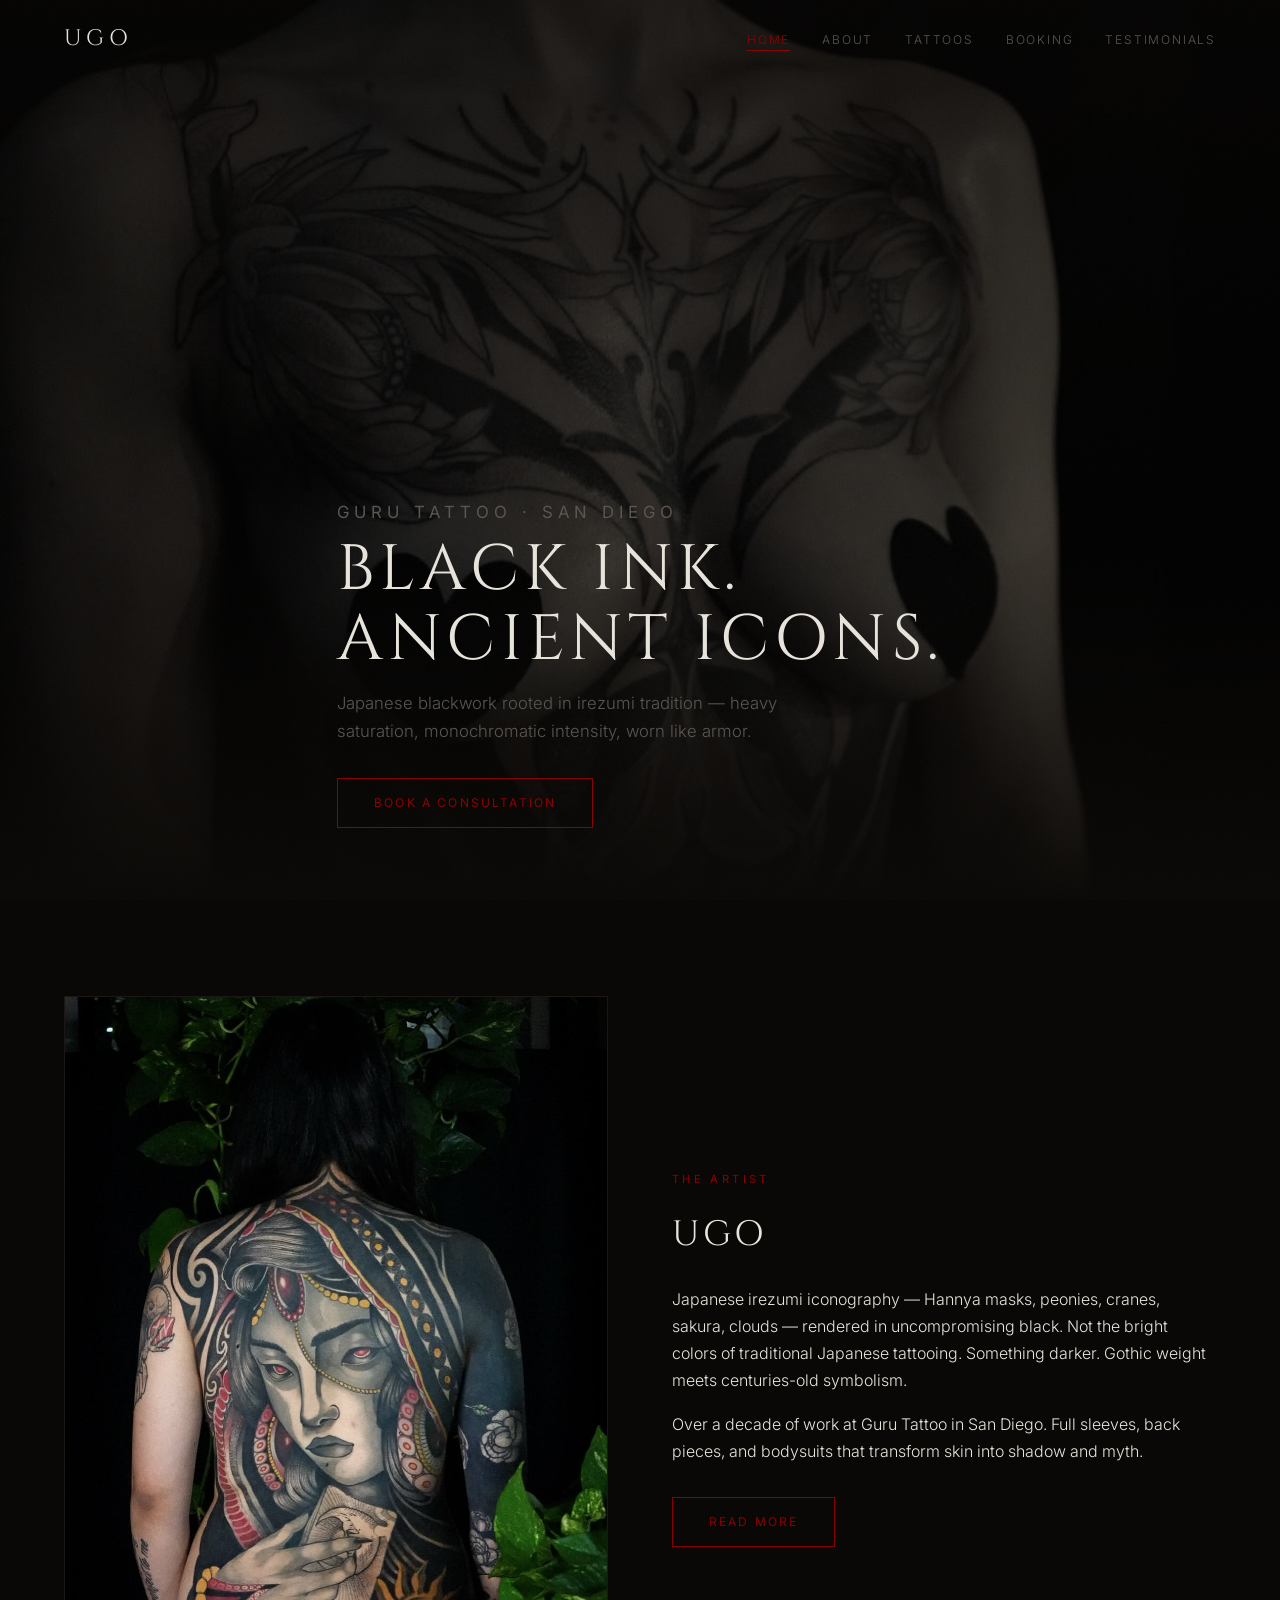
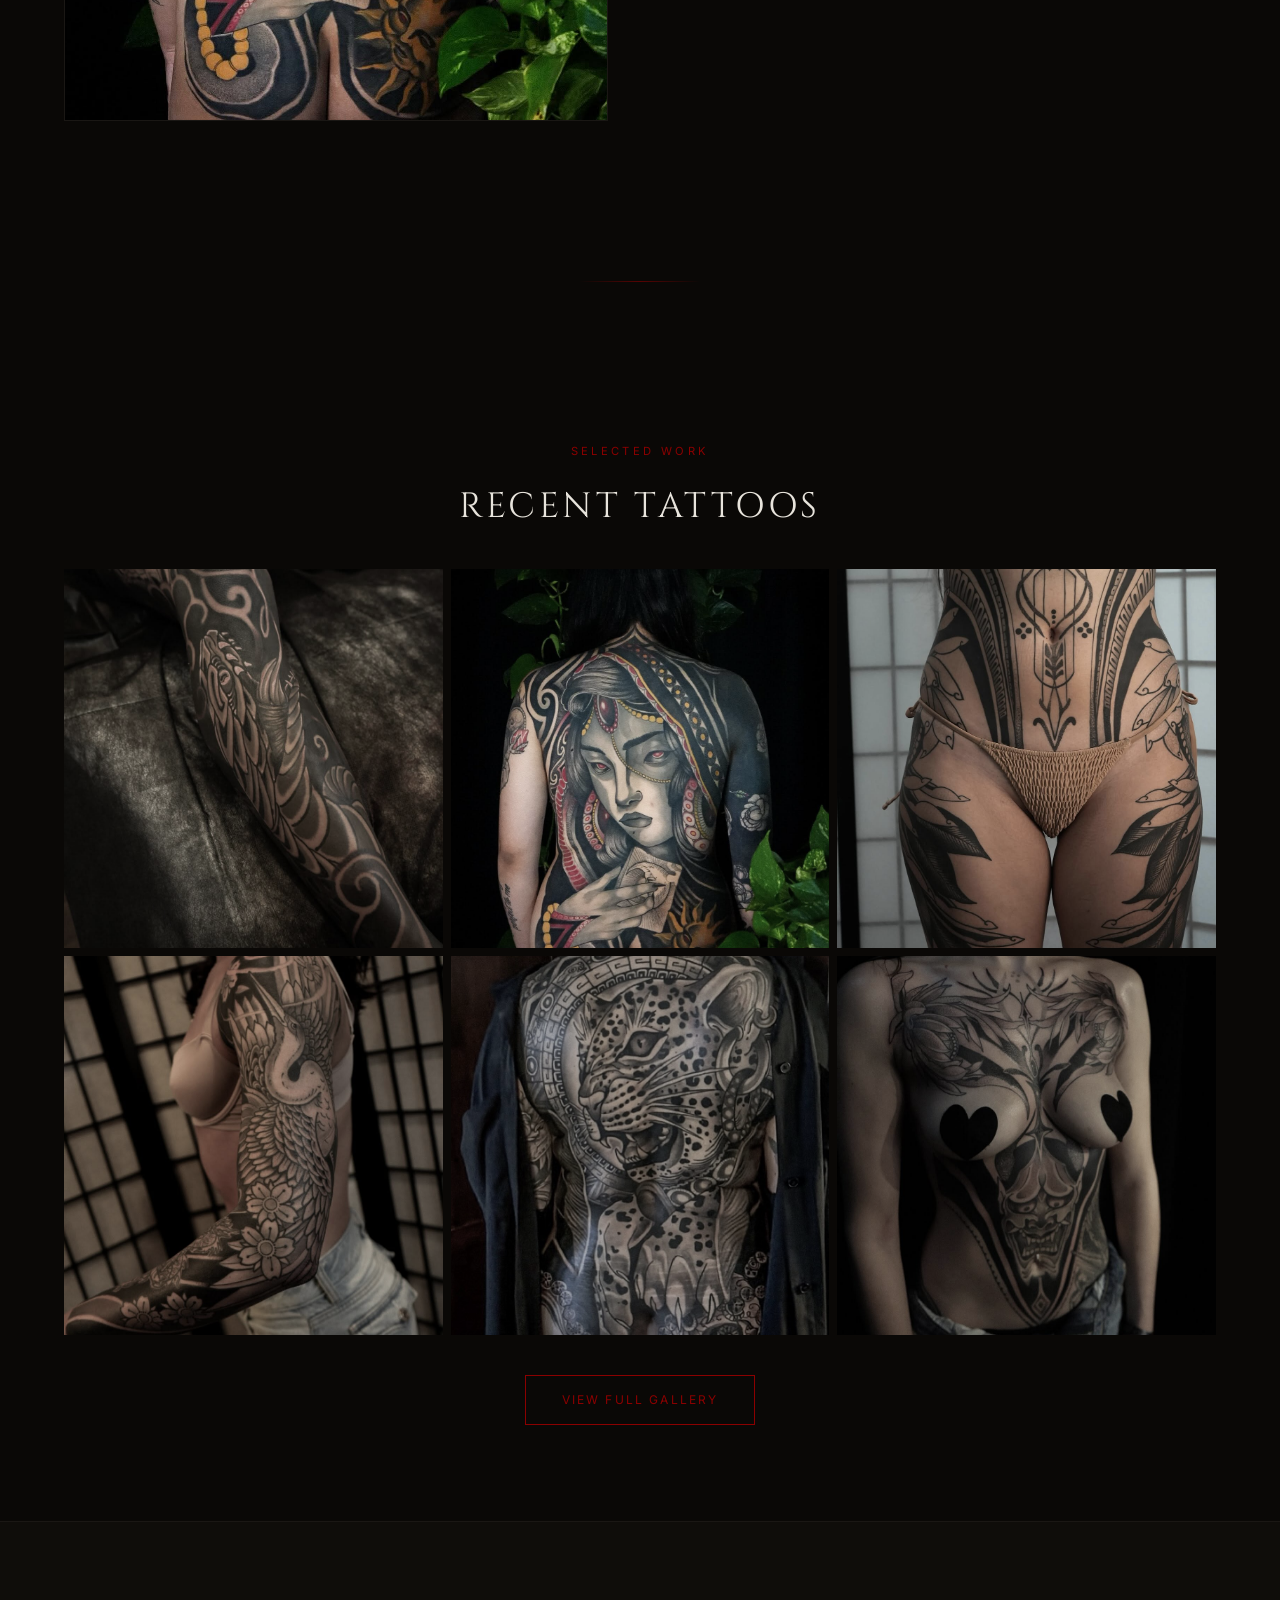
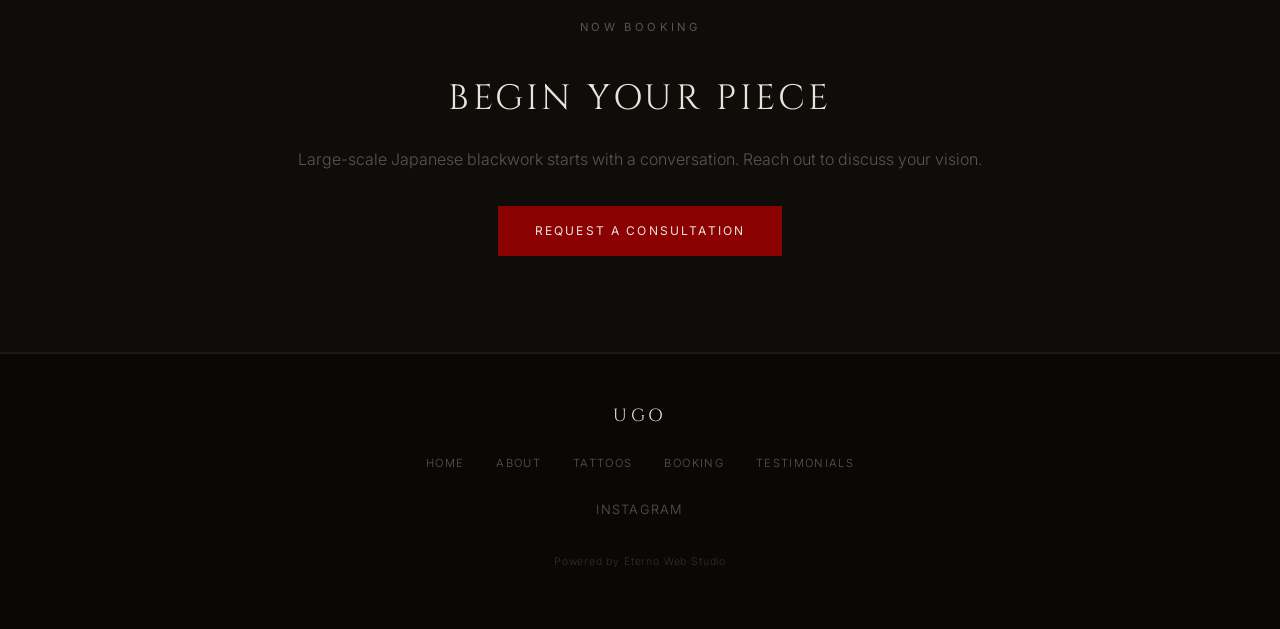
==== commit 2d402244: "Redesign: dark Japanese blackwork aesthetic - Background: warm near-black (#0a0806) - Accent: dark c" ====
--- a/index.html
+++ b/index.html
@@ -3,11 +3,11 @@
 <head>
   <meta charset="UTF-8">
   <meta name="viewport" content="width=device-width, initial-scale=1.0">
-  <title>Ugo — Japanese Traditional Tattoo Artist | Guru Tattoo, San Diego</title>
-  <meta name="description" content="Ugo is a Japanese traditional and neo-traditional tattoo artist at Guru Tattoo in San Diego. Specializing in Hannya masks, peonies, cranes, and full-scale mythological compositions.">
+  <title>Ugo — Japanese Blackwork Tattoo Artist | Guru Tattoo, San Diego</title>
+  <meta name="description" content="Ugo is a Japanese blackwork tattoo artist at Guru Tattoo in San Diego. Dark irezumi iconography — Hannya masks, peonies, cranes — executed in heavy black saturation and monochromatic intensity.">
   <link rel="preconnect" href="https://fonts.googleapis.com">
   <link rel="preconnect" href="https://fonts.gstatic.com" crossorigin>
-  <link href="https://fonts.googleapis.com/css2?family=Cinzel:wght@400;600&family=Inter:wght@300;400&family=Playfair+Display:ital,wght@0,400;0,600;1,400&display=swap" rel="stylesheet">
+  <link href="https://fonts.googleapis.com/css2?family=Cinzel:wght@400;600&family=Inter:wght@300;400&display=swap" rel="stylesheet">
   <link rel="stylesheet" href="css/style.css">
 </head>
 <body>
@@ -35,8 +35,8 @@
     <div class="hero-overlay"></div>
     <div class="hero-content container">
       <p class="section-label">Guru Tattoo · San Diego</p>
-      <h1>The Art of<br>Irezumi</h1>
-      <p>Japanese traditional tattoo — rooted in mythology, shaped by mastery, worn for life.</p>
+      <h1>Black Ink.<br>Ancient Icons.</h1>
+      <p>Japanese blackwork rooted in irezumi tradition — heavy saturation, monochromatic intensity, worn like armor.</p>
       <a href="booking.html" class="btn">Book a Consultation</a>
     </div>
   </section>
@@ -44,12 +44,12 @@
   <!-- About Teaser -->
   <section>
     <div class="container about-teaser fade-up">
-      <img src="img/photo_05.jpg" alt="Ugo tattooing" class="about-teaser-img">
+      <img src="img/photo_10.jpg" alt="Full back piece by Ugo" class="about-teaser-img">
       <div>
         <p class="section-label">The Artist</p>
         <h2>Ugo</h2>
-        <p>Rooted in the centuries-old tradition of Japanese tattooing, Ugo brings mythological compositions to life at Guru Tattoo in San Diego. From Hannya masks that guard and warn to peonies that bloom with quiet power, every piece is a dialogue between skin and story.</p>
-        <p>His work has graced convention floors from Mondial du Tatouage in Paris to Winnipeg, earning recognition for compositions that honor tradition while commanding contemporary presence.</p>
+        <p>Japanese irezumi iconography — Hannya masks, peonies, cranes, sakura, clouds — rendered in uncompromising black. Not the bright colors of traditional Japanese tattooing. Something darker. Gothic weight meets centuries-old symbolism.</p>
+        <p>Over a decade of work at Guru Tattoo in San Diego. Full sleeves, back pieces, and bodysuits that transform skin into shadow and myth.</p>
         <a href="about.html" class="btn" style="margin-top:1rem;">Read More</a>
       </div>
     </div>
@@ -65,12 +65,12 @@
         <h2>Recent Tattoos</h2>
       </div>
       <div class="gallery-grid fade-up" style="margin-top:2rem;">
-        <a href="img/photo_02.jpg" data-lightbox><img src="img/photo_02.jpg" alt="Tattoo by Ugo" loading="lazy"></a>
-        <a href="img/photo_03.jpg" data-lightbox><img src="img/photo_03.jpg" alt="Tattoo by Ugo" loading="lazy"></a>
-        <a href="img/photo_04.jpg" data-lightbox><img src="img/photo_04.jpg" alt="Tattoo by Ugo" loading="lazy"></a>
-        <a href="img/photo_06.jpg" data-lightbox><img src="img/photo_06.jpg" alt="Tattoo by Ugo" loading="lazy"></a>
-        <a href="img/photo_07.jpg" data-lightbox><img src="img/photo_07.jpg" alt="Tattoo by Ugo" loading="lazy"></a>
-        <a href="img/photo_08.jpg" data-lightbox><img src="img/photo_08.jpg" alt="Tattoo by Ugo" loading="lazy"></a>
+        <a href="img/photo_08.jpg" data-lightbox><img src="img/photo_08.jpg" alt="Blackwork leg sleeve by Ugo" loading="lazy"></a>
+        <a href="img/photo_10.jpg" data-lightbox><img src="img/photo_10.jpg" alt="Full back piece by Ugo" loading="lazy"></a>
+        <a href="img/photo_12.jpg" data-lightbox><img src="img/photo_12.jpg" alt="Ornamental blackwork by Ugo" loading="lazy"></a>
+        <a href="img/photo_05.jpg" data-lightbox><img src="img/photo_05.jpg" alt="Crane sleeve by Ugo" loading="lazy"></a>
+        <a href="img/photo_11.jpg" data-lightbox><img src="img/photo_11.jpg" alt="Jaguar back piece by Ugo" loading="lazy"></a>
+        <a href="img/photo_01.jpg" data-lightbox><img src="img/photo_01.jpg" alt="Hannya torso piece by Ugo" loading="lazy"></a>
       </div>
       <div class="text-center" style="margin-top:2.5rem;">
         <a href="tattoos.html" class="btn">View Full Gallery</a>
@@ -83,7 +83,7 @@
     <div class="container text-center">
       <p class="section-label">Now Booking</p>
       <h2>Begin Your Piece</h2>
-      <p>Large-scale Japanese work starts with a conversation. Reach out to discuss your vision.</p>
+      <p>Large-scale Japanese blackwork starts with a conversation. Reach out to discuss your vision.</p>
       <a href="booking.html" class="btn-solid btn">Request a Consultation</a>
     </div>
   </section>
--- a/css/style.css
+++ b/css/style.css
@@ -1,17 +1,17 @@
-/* ===== EL UGO — Premium Tattoo Site ===== */
+/* ===== EL UGO — Dark Japanese Blackwork ===== */
 
 /* --- Reset & Base --- */
 *, *::before, *::after { margin: 0; padding: 0; box-sizing: border-box; }
 
 :root {
-  --bg: #0C0A08;
-  --bg2: #141210;
-  --text: #EDE8DF;
-  --accent: #C9952A;
-  --accent2: #8B3A2A;
-  --muted: #6B6560;
-  --divider: #1E1A16;
-  --ff-head: 'Playfair Display', serif;
+  --bg: #0a0806;
+  --bg2: #0f0d0a;
+  --text: #e8e4dc;
+  --accent: #8B0000;
+  --accent-hover: #a51c1c;
+  --muted: #5a5550;
+  --divider: #1a1714;
+  --ff-head: 'Cinzel', serif;
   --ff-body: 'Inter', sans-serif;
   --ff-logo: 'Cinzel', serif;
 }
@@ -35,48 +35,49 @@
   inset: 0;
   pointer-events: none;
   z-index: 9999;
-  opacity: .035;
+  opacity: .03;
   background-image: url("data:image/svg+xml,%3Csvg viewBox='0 0 256 256' xmlns='http://www.w3.org/2000/svg'%3E%3Cfilter id='n'%3E%3CfeTurbulence type='fractalNoise' baseFrequency='0.85' numOctaves='4' stitchTiles='stitch'/%3E%3C/filter%3E%3Crect width='100%25' height='100%25' filter='url(%23n)'/%3E%3C/svg%3E");
   background-size: 200px;
 }
 
 img { display: block; max-width: 100%; height: auto; }
 a { color: var(--accent); text-decoration: none; transition: color .3s; }
-a:hover { color: #e2b44e; }
+a:hover { color: var(--accent-hover); }
 
 .container { max-width: 1200px; margin: 0 auto; padding: 0 24px; }
 .container-narrow { max-width: 800px; margin: 0 auto; padding: 0 24px; }
 
 /* --- Typography --- */
-h1, h2, h3 { font-family: var(--ff-head); font-weight: 400; letter-spacing: .06em; }
-h1 { font-size: clamp(2.4rem, 5vw, 4rem); line-height: 1.15; }
-h2 { font-size: clamp(1.6rem, 3vw, 2.4rem); margin-bottom: .6em; }
-h3 { font-size: 1.15rem; }
+h1, h2, h3 { font-family: var(--ff-head); font-weight: 400; letter-spacing: .08em; }
+h1 { font-size: clamp(2.4rem, 5vw, 4rem); line-height: 1.1; text-transform: uppercase; }
+h2 { font-size: clamp(1.5rem, 3vw, 2.2rem); margin-bottom: .6em; letter-spacing: .1em; text-transform: uppercase; }
+h3 { font-size: 1rem; letter-spacing: .08em; text-transform: uppercase; }
 p { margin-bottom: 1em; }
 
 .section-label {
   font-family: var(--ff-body);
   font-weight: 400;
-  font-size: .75rem;
-  letter-spacing: .25em;
+  font-size: .7rem;
+  letter-spacing: .3em;
   text-transform: uppercase;
   color: var(--accent);
   margin-bottom: 1rem;
 }
 
-/* --- Gold Divider --- */
+/* --- Divider --- */
 .divider {
   width: 60px;
   height: 1px;
   background: var(--accent);
   margin: 3rem auto;
-  opacity: .5;
+  opacity: .4;
 }
 .divider-wide {
   width: 120px;
   height: 1px;
   background: linear-gradient(90deg, transparent, var(--accent), transparent);
   margin: 4rem auto;
+  opacity: .6;
 }
 
 /* ===== NAVIGATION ===== */
@@ -90,9 +91,10 @@
   transition: background .4s, padding .4s;
 }
 .nav.scrolled {
-  background: rgba(12, 10, 8, .92);
+  background: rgba(10, 8, 6, .95);
   backdrop-filter: blur(12px);
   padding: .8rem 0;
+  border-bottom: 1px solid var(--divider);
 }
 .nav .container {
   display: flex;
@@ -101,15 +103,15 @@
 }
 .nav-logo {
   font-family: var(--ff-logo);
-  font-size: 1.3rem;
-  letter-spacing: .15em;
+  font-size: 1.4rem;
+  letter-spacing: .2em;
   color: var(--text);
   text-transform: uppercase;
 }
 .nav-links { display: flex; gap: 2rem; list-style: none; }
 .nav-links a {
-  font-size: .8rem;
-  letter-spacing: .12em;
+  font-size: .75rem;
+  letter-spacing: .15em;
   text-transform: uppercase;
   color: var(--muted);
   transition: color .3s;
@@ -156,7 +158,7 @@
   .nav-links {
     position: fixed;
     inset: 0;
-    background: rgba(12, 10, 8, .97);
+    background: rgba(10, 8, 6, .98);
     flex-direction: column;
     align-items: center;
     justify-content: center;
@@ -183,7 +185,7 @@
   inset: 0;
   background-size: cover;
   background-position: center 20%;
-  filter: brightness(.45);
+  filter: brightness(.35) saturate(.7);
   transform: scale(1.05);
   transition: transform 8s ease-out;
 }
@@ -191,7 +193,7 @@
 .hero-overlay {
   position: absolute;
   inset: 0;
-  background: linear-gradient(to top, var(--bg) 0%, transparent 50%, rgba(12,10,8,.3) 100%);
+  background: linear-gradient(to top, var(--bg) 0%, transparent 40%, rgba(10,8,6,.4) 100%);
 }
 .hero-content {
   position: relative;
@@ -206,9 +208,9 @@
 .btn {
   display: inline-block;
   font-family: var(--ff-body);
-  font-size: .8rem;
+  font-size: .75rem;
   font-weight: 400;
-  letter-spacing: .15em;
+  letter-spacing: .18em;
   text-transform: uppercase;
   padding: 14px 36px;
   border: 1px solid var(--accent);
@@ -219,17 +221,17 @@
 }
 .btn:hover {
   background: var(--accent);
-  color: var(--bg);
-  box-shadow: 0 0 30px rgba(201, 149, 42, .15);
+  color: var(--text);
+  box-shadow: 0 0 40px rgba(139, 0, 0, .2);
 }
 .btn-solid {
   background: var(--accent);
-  color: var(--bg);
+  color: var(--text);
 }
 .btn-solid:hover {
-  background: #e2b44e;
-  color: var(--bg);
-  border-color: #e2b44e;
+  background: var(--accent-hover);
+  color: var(--text);
+  border-color: var(--accent-hover);
 }
 
 /* ===== SECTIONS ===== */
@@ -255,7 +257,7 @@
 .gallery-grid {
   display: grid;
   grid-template-columns: repeat(3, 1fr);
-  gap: 12px;
+  gap: 8px;
 }
 .gallery-grid a {
   display: block;
@@ -268,10 +270,11 @@
   height: 100%;
   object-fit: cover;
   transition: transform .6s ease, filter .6s ease;
+  filter: saturate(.8);
 }
 .gallery-grid a:hover img {
   transform: scale(1.05);
-  filter: brightness(1.1);
+  filter: saturate(1) brightness(1.05);
 }
 .gallery-grid a::after {
   content: '';
@@ -282,21 +285,20 @@
 }
 .gallery-grid a:hover::after {
   border-color: var(--accent);
-  box-shadow: inset 0 0 30px rgba(201,149,42,.08);
+  box-shadow: inset 0 0 40px rgba(139, 0, 0, .08);
 }
 
 @media (max-width: 768px) { .gallery-grid { grid-template-columns: repeat(2, 1fr); } }
-@media (max-width: 480px) { .gallery-grid { grid-template-columns: repeat(2, 1fr); } }
 
 /* Masonry gallery */
 .masonry {
   columns: 3;
-  column-gap: 12px;
+  column-gap: 8px;
 }
 .masonry a {
   display: block;
   break-inside: avoid;
-  margin-bottom: 12px;
+  margin-bottom: 8px;
   overflow: hidden;
   position: relative;
 }
@@ -304,10 +306,11 @@
   width: 100%;
   display: block;
   transition: transform .6s ease, filter .6s ease;
+  filter: saturate(.8);
 }
 .masonry a:hover img {
   transform: scale(1.04);
-  filter: brightness(1.1);
+  filter: saturate(1) brightness(1.05);
 }
 .masonry a::after {
   content: '';
@@ -320,7 +323,6 @@
   border-color: var(--accent);
 }
 @media (max-width: 768px) { .masonry { columns: 2; } }
-@media (max-width: 480px) { .masonry { columns: 2; } }
 
 /* CTA band */
 .cta-band {
@@ -349,14 +351,15 @@
   object-fit: cover;
   border: 1px solid var(--divider);
 }
-.about-text p { color: rgba(237,232,223,.8); }
+.about-text p { color: rgba(232,228,220,.75); }
 .about-text blockquote {
   border-left: 2px solid var(--accent);
   padding-left: 1.5rem;
   margin: 2rem 0;
   font-style: italic;
   color: var(--muted);
-  font-size: 1.1rem;
+  font-size: 1.05rem;
+  line-height: 1.8;
 }
 
 .stats-row {
@@ -374,8 +377,8 @@
   line-height: 1.1;
 }
 .stat-label {
-  font-size: .75rem;
-  letter-spacing: .1em;
+  font-size: .7rem;
+  letter-spacing: .12em;
   text-transform: uppercase;
   color: var(--muted);
   margin-top: .3rem;
@@ -394,8 +397,8 @@
 .form-group { margin-bottom: 1.5rem; }
 .form-group label {
   display: block;
-  font-size: .75rem;
-  letter-spacing: .12em;
+  font-size: .7rem;
+  letter-spacing: .15em;
   text-transform: uppercase;
   color: var(--muted);
   margin-bottom: .5rem;
@@ -424,11 +427,11 @@
 .booking-info h3 {
   color: var(--accent);
   margin-bottom: .5rem;
-  font-size: 1rem;
-  letter-spacing: .08em;
+  font-size: .9rem;
+  letter-spacing: .1em;
 }
 .booking-info p {
-  color: rgba(237,232,223,.7);
+  color: rgba(232,228,220,.65);
   margin-bottom: 2rem;
   font-size: .95rem;
 }
@@ -446,12 +449,12 @@
 .testimonial-card p {
   font-size: 1.05rem;
   font-style: italic;
-  color: rgba(237,232,223,.85);
+  color: rgba(232,228,220,.8);
   margin-bottom: 1rem;
 }
 .testimonial-card .author {
-  font-size: .8rem;
-  letter-spacing: .1em;
+  font-size: .75rem;
+  letter-spacing: .12em;
   text-transform: uppercase;
   color: var(--accent);
   font-style: normal;
@@ -466,7 +469,7 @@
 .footer-logo {
   font-family: var(--ff-logo);
   font-size: 1.1rem;
-  letter-spacing: .15em;
+  letter-spacing: .2em;
   color: var(--text);
   text-transform: uppercase;
   margin-bottom: 1rem;
@@ -479,8 +482,8 @@
   margin-bottom: 1.5rem;
 }
 .footer-links a {
-  font-size: .75rem;
-  letter-spacing: .1em;
+  font-size: .7rem;
+  letter-spacing: .12em;
   text-transform: uppercase;
   color: var(--muted);
 }
@@ -493,16 +496,16 @@
 }
 .footer-social a {
   color: var(--muted);
-  font-size: .85rem;
-  letter-spacing: .08em;
+  font-size: .8rem;
+  letter-spacing: .1em;
   text-transform: uppercase;
 }
 .footer-social a:hover { color: var(--accent); }
 .footer-credit {
-  font-size: .7rem;
+  font-size: .65rem;
   color: var(--muted);
   letter-spacing: .08em;
-  opacity: .6;
+  opacity: .5;
 }
 .footer-credit a { color: var(--muted); }
 .footer-credit a:hover { color: var(--accent); }
@@ -512,7 +515,7 @@
   position: fixed;
   inset: 0;
   z-index: 10000;
-  background: rgba(12, 10, 8, .95);
+  background: rgba(10, 8, 6, .97);
   display: flex;
   align-items: center;
   justify-content: center;
@@ -523,10 +526,9 @@
 }
 .lightbox.active { opacity: 1; pointer-events: all; }
 .lightbox img {
-  max-width: 90vw;
-  max-height: 90vh;
+  max-width: 92vw;
+  max-height: 92vh;
   object-fit: contain;
-  border: 1px solid var(--divider);
 }
 .lightbox-close {
   position: absolute;
@@ -576,7 +578,7 @@
 }
 .page-header .section-label { margin-bottom: .5rem; }
 .page-header h1 { margin-bottom: .5rem; }
-.page-header p { color: var(--muted); max-width: 500px; margin: 0 auto; }
+.page-header p { color: var(--muted); max-width: 500px; margin: 0 auto; font-size: .95rem; }
 
 /* Section text center */
 .text-center { text-align: center; }
